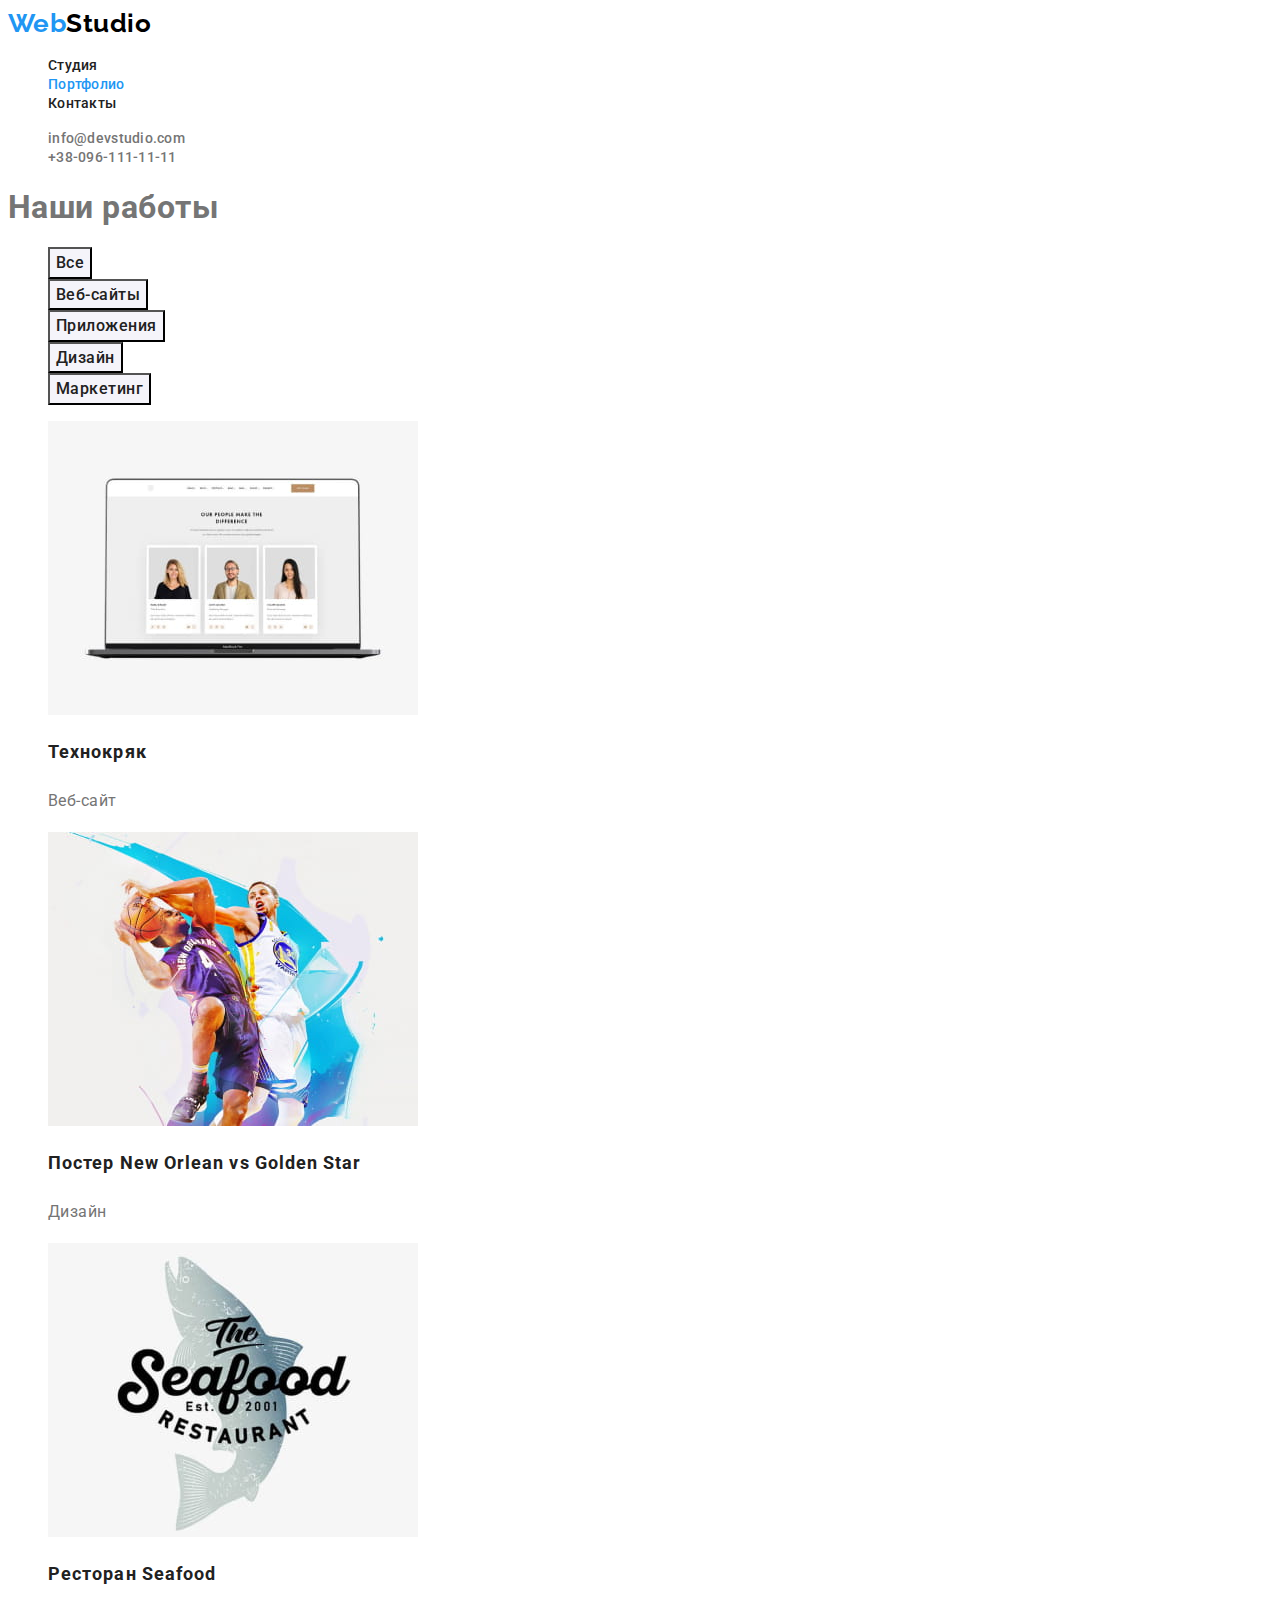
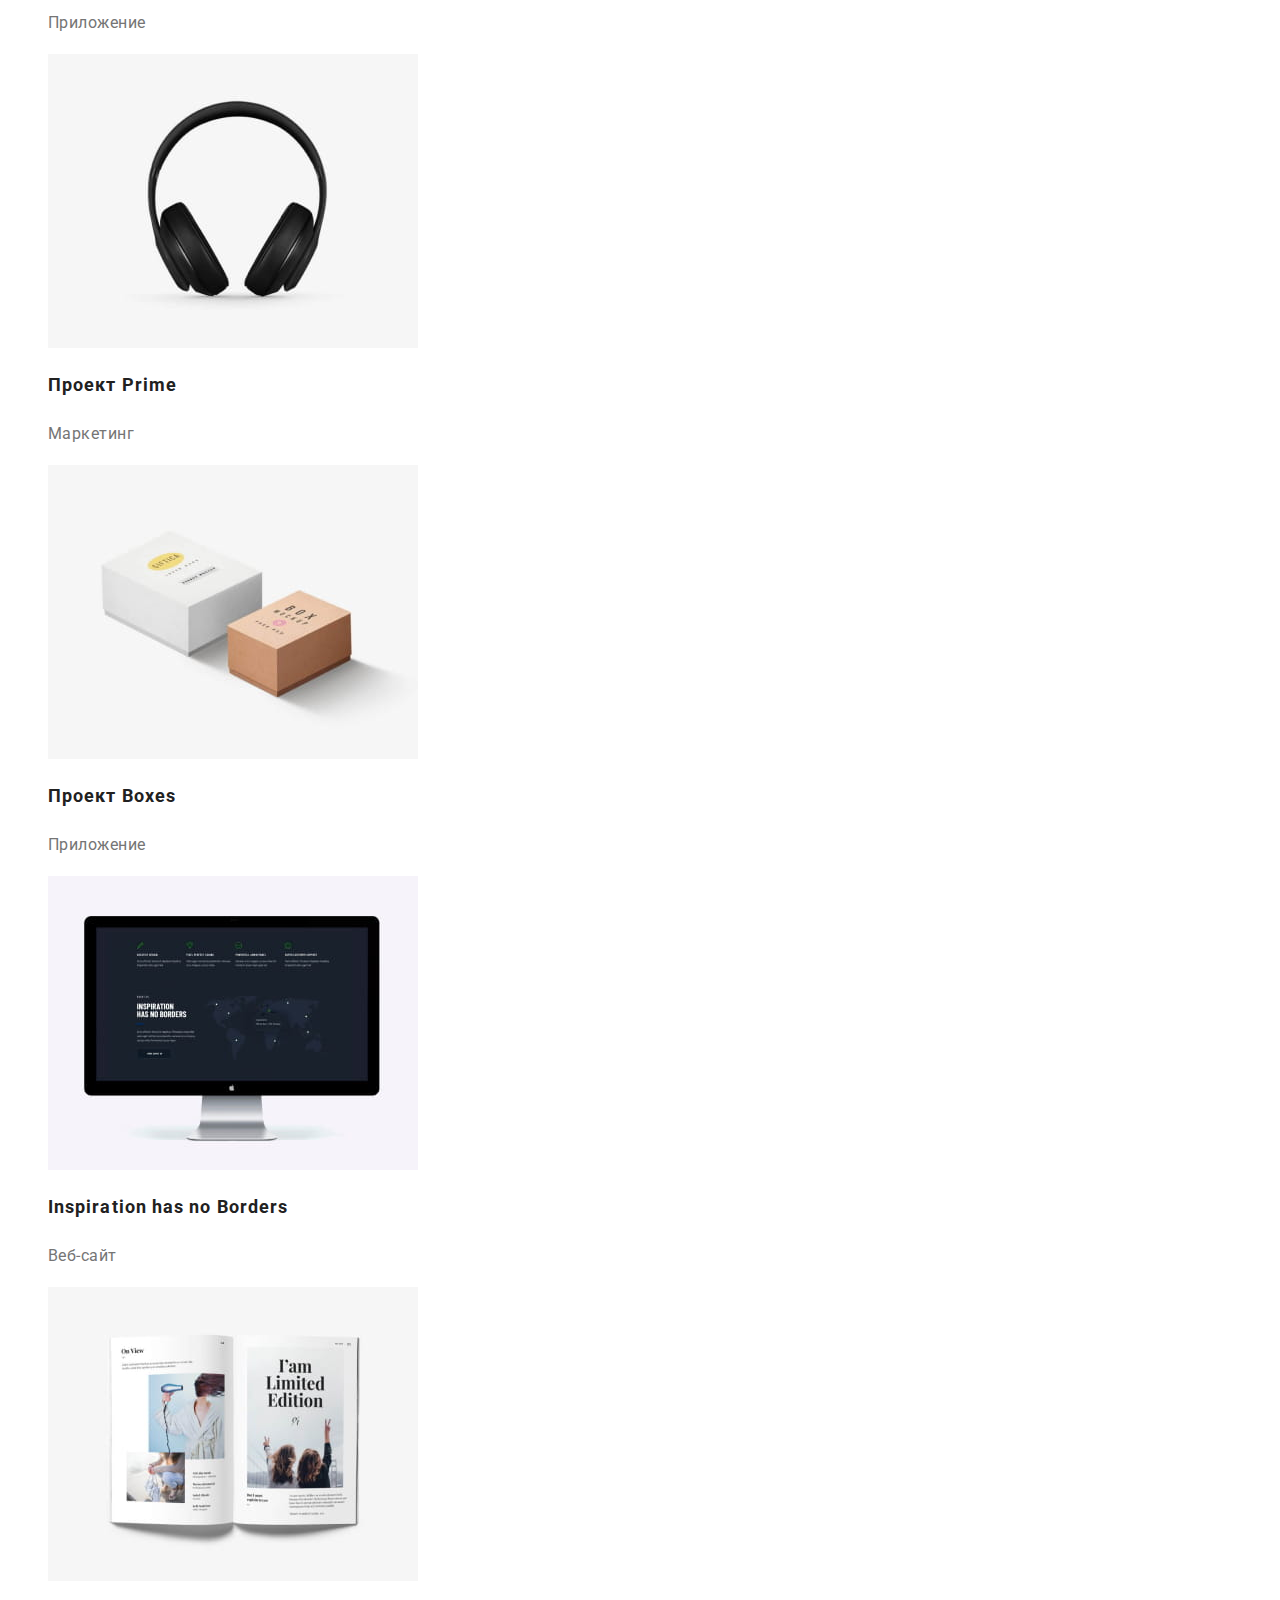
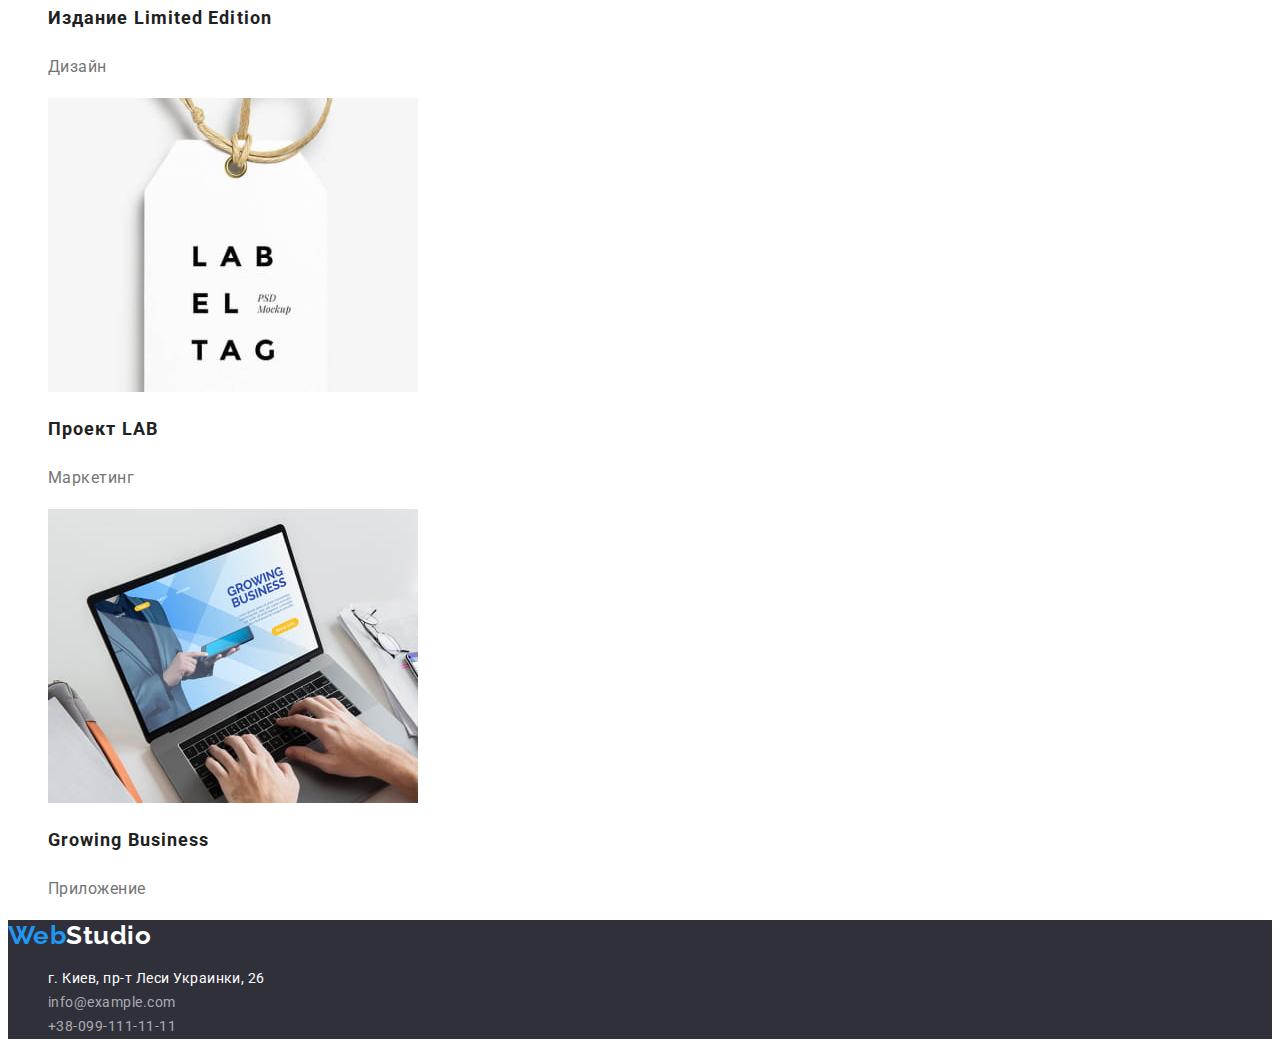
==== portfolio.html @ c873d1c7 "Initial commit" ====
<!DOCTYPE html>
<html lang="ru">

<head>
    <meta charset="UTF-8">
    <meta http-equiv="X-UA-Compatible" content="IE=edge">
    <meta name="viewport" content="width=device-width, initial-scale=1.0">
    <title>Портфолио</title>
    <link href="https://fonts.googleapis.com/css2?family=Raleway:wght@700&family=Roboto:wght@400;500;700;900&display=swap"
        rel="stylesheet">
    <link rel="stylesheet" href="./css/styles.css">
</head>

<body>
    <!--site header-->
    <header>
        <nav>
            <!--navigation to other pages-->
            <a href="./index.html" class="logo"><span>Web</span>Studio</a>
            <ul class="nav list">
                <li><a href="./index.html" class="nav-link">Студия</a></li>
                <li><a href="./portfolio.html" class="nav-link current">Портфолио</a></li>
                <li><a href="" class="nav-link">Контакты</a></li>
            </ul>
        </nav>
        <!--con-acts-->
        <ul class="contacts list">
            <li><a href="mailto:info@devstudio.com" class="contacts-list">info@devstudio.com</a></li>
            <li><a href="tel:+38-096-111-11-11" class="contacts-list">+38-096-111-11-11</a></li>
        </ul>
    </header>

    <!--main-->
    <main>

      <section  class="work">
          <h1>Наши работы</h1>

            <!--filter-->
            <ul class="work-filter list">
                <li>
                    <button type="button" class="work-button">Все</button>
                </li>
                <li>
                    <button type="button" class="work-button">Веб-сайты</button>
                </li>
                <li>
                    <button type="button" class="work-button">Приложения</button>
                </li>
                <li>
                    <button type="button" class="work-button">Дизайн</button>
                </li>
                <li>
                    <button type="button" class="work-button">Маркетинг</button>
                </li>
            </ul>
            
            <!--list of works-->
            <ul class="items list">
                <li>
                    <a href="" class="items-links"><img class="items-img" src="./images/img1.jpg" alt="страница веб-сайта на экране ноутбука" width="370">
                    <h2 class="items-title">Технокряк</h2>
                    <p class="items-text">Веб-сайт</p></a>
                </li>
                <li>
                    <a href="" class="items-links"><img class="items-img" src="./images/img2.jpg" alt="постер с баскетболистами в борьбе за мячь" width="370">
                    <h2 class="items-title">Постер New Orlean vs Golden Star</h2>
                    <p class="items-text">Дизайн</p></a>
                </li>
                <li>
                    <a href="" class="items-links"><img class="items-img" src="./images/img3.jpg" alt="логотип ресторана" width="370">
                    <h2 class="items-title">Ресторан Seafood</h2>
                    <p class="items-text">Приложение</p></a>
                </li>
                <li>
                    <a href="" class="items-links"><img class="items-img" src="./images/img4.jpg" alt="наушники на белом фоне" width="370">
                    <h2 class="items-title">Проект Prime</h2>
                    <p class="items-text">Маркетинг</p></a>
                </li>
                <li>
                    <a href="" class="items-links"><img class="items-img" src="./images/img5.jpg" alt="две коробки, одна белая, вторая коричневая" width="370">
                    <h2 class="items-title">Проект Boxes</h2>
                    <p class="items-text">Приложение</p></a>
                </li>
                <li>
                    <a href="" class="items-links"><img class="items-img" src="./images/img6.jpg" alt="монитор с открытой веб-станицей" width="370">
                    <h2 class="items-title">Inspiration has no Borders</h2>
                    <p class="items-text">Веб-сайт</p></a>
                </li>
                <li>
                    <a href="" class="items-links"><img class="items-img" src="./images/img7.jpg" alt="открытая книга на белом фоне" width="370">
                    <h2 class="items-title">Издание Limited Edition</h2>
                    <p class="items-text">Дизайн</p></a>
                </li>
                <li>
                    <a href="" class="items-links"><img class="items-img" src="./images/img8.jpg" alt="белая лейба на верёвке" width="370">
                    <h2 class="items-title">Проект LAB</h2>
                    <p class="items-text">Маркетинг</p></a>
                </li>
                <li>
                    <a href="" class="items-links"><img class="items-img" src="./images/img9.jpg" alt="человек работающий за ноутбуком" width="370">
                    <h2 class="items-title">Growing Business</h2>
                    <p class="items-text">Приложение</p></a>
                </li>
            </ul>
      </section>
    </main>

    <!--footer-->
    <footer class="bg-color">
        <a href="./index.html" class="logo-footer"><span>Web</span>Studio</a>
        <address class="address">
            <ul class="address-list list">
                <li><a class="address-link"
                        href="https://www.google.com/maps/place/%D0%B1%D1%83%D0%BB.+%D0%9B%D0%B5%D1%81%D0%B8+%D0%A3%D0%BA%D1%80%D0%B0%D0%B8%D0%BD%D0%BA%D0%B8,+26,+%D0%9A%D0%B8%D0%B5%D0%B2,+02000/@50.4265807,30.5361971,17z/data=!3m1!4b1!4m5!3m4!1s0x40d4cf0e033ecbe9:0x57a4dffefec77da0!8m2!3d50.4265807!4d30.5383858"
                        target="_blank">г.
                        Киев, пр-т Леси Украинки, 26</a></li>
                <li><a class="address-contact" href="mailto:info@example.com">info@example.com</a></li>
                <li><a class="address-contact" href="tel:+38-099-111-11-11">+38-099-111-11-11</a></li>
            </ul>
        </address>
    </footer>
    </body>
    
    </html>
---- css/styles.css ----
:root {
  --primary-text-color: #757575;
  --title-text-color: #212121;
  --special-text-color: #2196f3;
  --bg-color: #ffffff;
  --grey-color: #f5f4fa;
  --footer-color: rgba(255, 255, 255, 0.6);
  --logo-color: #000000;
  --bg-footer-color: #2f303a;
}

/* основной цвет заглавного текста текста #212121 */
/* основной текст #757575*/
/* Цвет лого, кнопки, ссылки #2196F3 */
/* Белый цвет #FFFFFF */
/*Белый цвет 60% прозрачноснти rgba(255, 255, 255, 0.6) */
/* Вторичный цвет фона #F5F4FA  */
body {
  background-color: var(--bg-color);
  color: var(--primary-text-color);
  font-family: Roboto, sans-serif;
  letter-spacing: 0.03em;
}

.list {
  list-style: none;
}

/* Логотип */
.logo {
  color: var(--logo-color);
  font-family: Raleway, sans-serif;
  font-weight: 700;
  font-size: 26px;
  line-height: 1.2;
  text-decoration: none;
}

span {
  color: var(--special-text-color);
}

/* cтили для index.html */

/* навигация */
.nav-link {
  color: var(--title-text-color);
  font-weight: 500;
  font-size: 14px;
  line-height: 1.14;
  letter-spacing: 0.02em;
  text-decoration: none;
}

.nav-link:hover,
.nav-link:focus {
  color: var(--special-text-color);
}

.nav-link.current {
  color: var(--special-text-color);
}

/* Контакты */
.contacts-list {
  color: var(--primary-text-color);
  font-weight: 500;
  font-size: 14px;
  line-height: 1.14;
  letter-spacing: 0.02em;
  text-decoration: none;
}

.contacts-list:focus,
.contacts-list:hover {
  color: var(--special-text-color);
}

/* hero */
.hero {
  text-align: center;
}

/* Герой  */
.hero-title {
  color: var(--bg-color);
  font-weight: 900;
  font-size: 44px;
  line-height: 1.36;
  text-align: center;
  letter-spacing: 0.06em;
  text-transform: uppercase;
}

/* button hero*/
.hero-button {
  background-color: var(--special-text-color);
  color: var(--bg-color);
  font-family: inherit;
  font-weight: 700;
  font-size: 16px;
  line-height: 1.88;

  align-items: center;
  letter-spacing: 0.06em;
  cursor: pointer;
}

/* section */
.section-title {
  color: var(--title-text-color);
  font-weight: 700;
  font-size: 36px;
  line-height: 1.17;
  text-align: center;
  letter-spacing: 0.03em;
}

.section-name {
  color: var(--title-text-color);
  font-weight: 500;
  font-size: 16px;
  line-height: 1.9;
}

.section-subtitle {
  color: var(--title-text-color);
  font-weight: 700;
  font-size: 14px;
  line-height: 16px;
  letter-spacing: 0.03em;
  text-transform: uppercase;
}

.section-text {
  font-size: 14px;
  line-height: 1.7;
}

.section-position {
  font-size: 16px;
  line-height: 1.9;
}

/* fotter and our team*/
.bg-color {
  background-color: var(--bg-footer-color);
}
.bg-team {
  background-color: var(--grey-color);
}

.address-link {
  color: var(--bg-color);
  font-size: 14px;
  line-height: 1.7;
  text-decoration: none;
  font-style: normal;
}

.address-contact {
  color: var(--footer-color);
  font-size: 14px;
  line-height: 1.7;
  text-decoration: none;
  font-style: normal;
}

.address-link:hover,
.address-link:focus {
  color: var(--special-text-color);
}

.address-contact:hover,
.address-contact:focus {
  color: var(--special-text-color);
}

/* Стили для portfolio.html */

/* portfolio text pages */

.items-links {
  text-decoration: none;
}

.items-text {
  color: var(--primary-text-color);
  font-size: 16px;
  line-height: 1.88;
}

.items-title {
  color: var(--title-text-color);
  font-weight: 700;
  font-size: 18px;
  line-height: 2;
  letter-spacing: 0.06em;
}

/* portfolio button  */
.work-button {
  background-color: var(--grey-color);
  color: var(--title-text-color);
  font-family: inherit;
  font-weight: 500;
  font-size: 16px;
  line-height: 1.6;
  letter-spacing: 0.03em;
  cursor: pointer;
}

.work-button:focus,
.work-button:hover {
  background-color: var(--special-text-color);
  color: var(--bg-color);
}

/* portfolio logo */
.logo-footer {
  color: var(--bg-color);
  font-family: Raleway, sans-serif;
  font-weight: 700;
  font-size: 26px;
  line-height: 1.19;
  text-decoration: none;
}
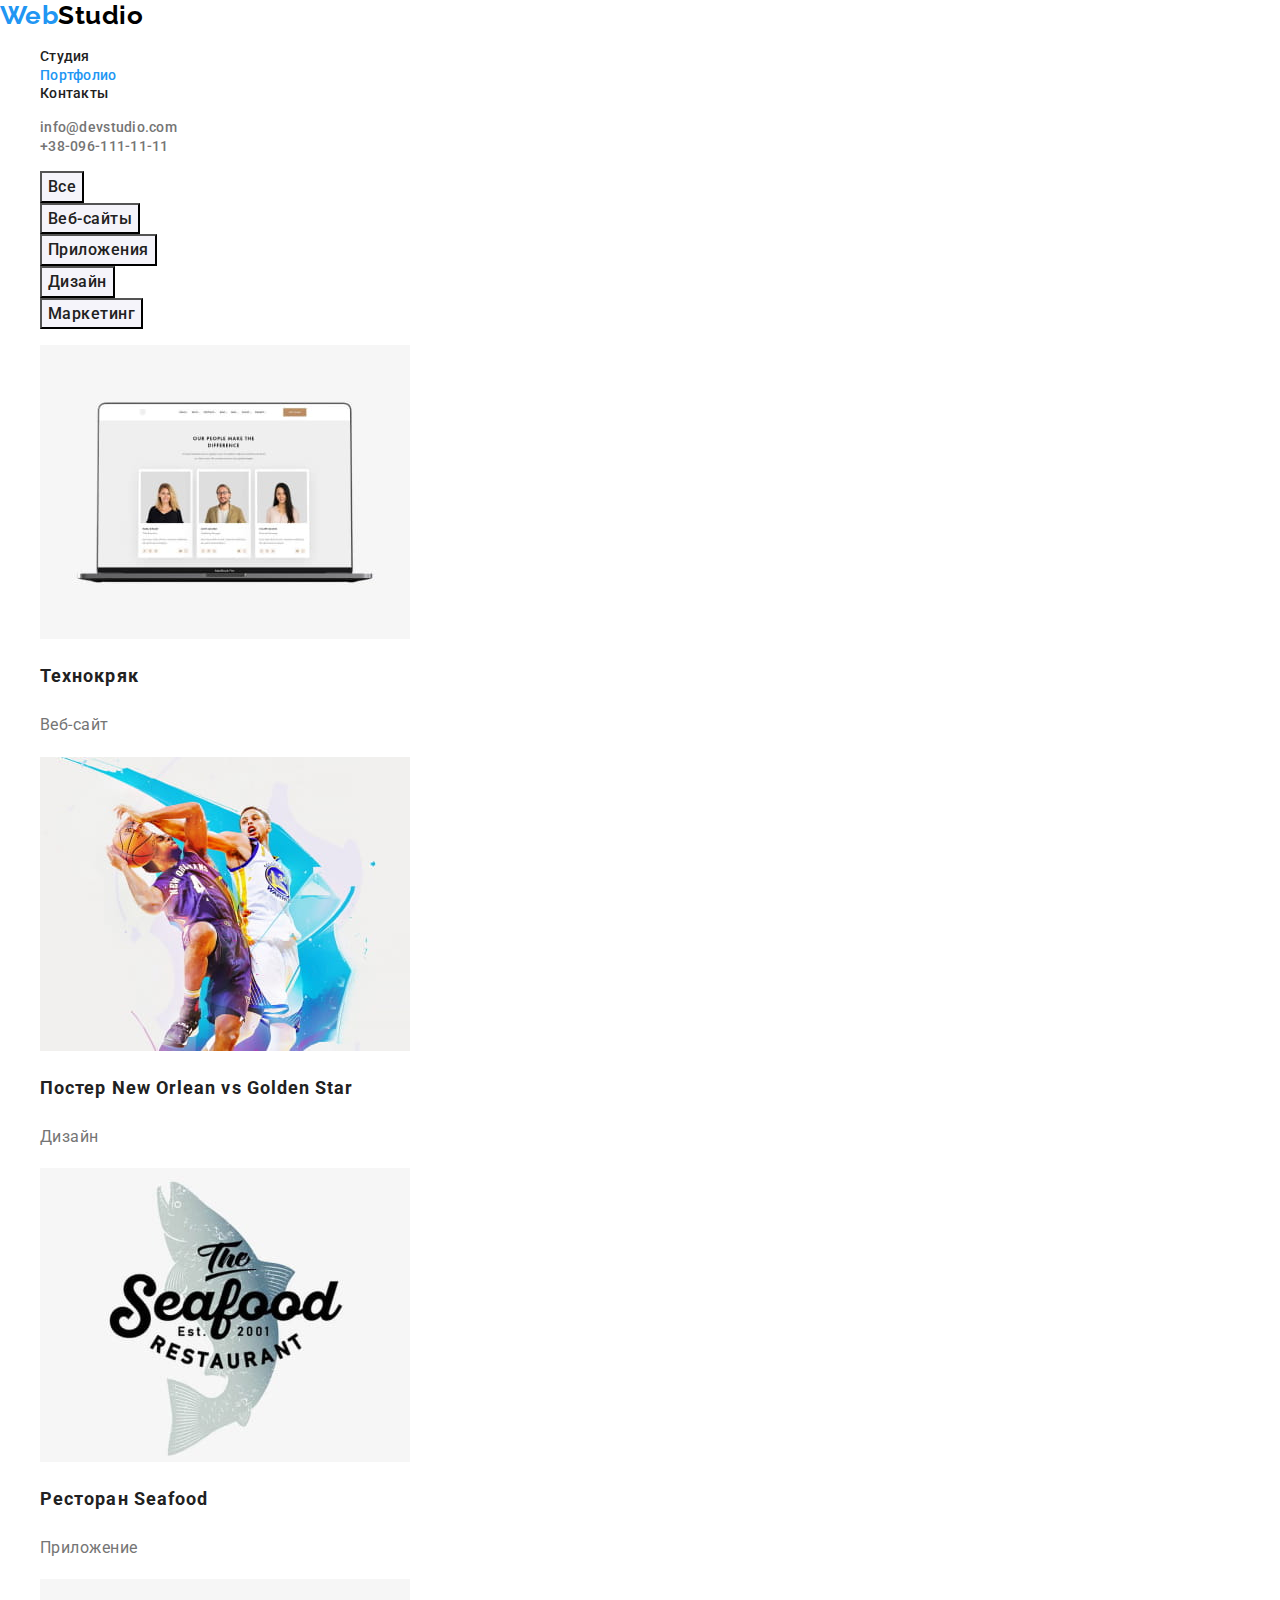
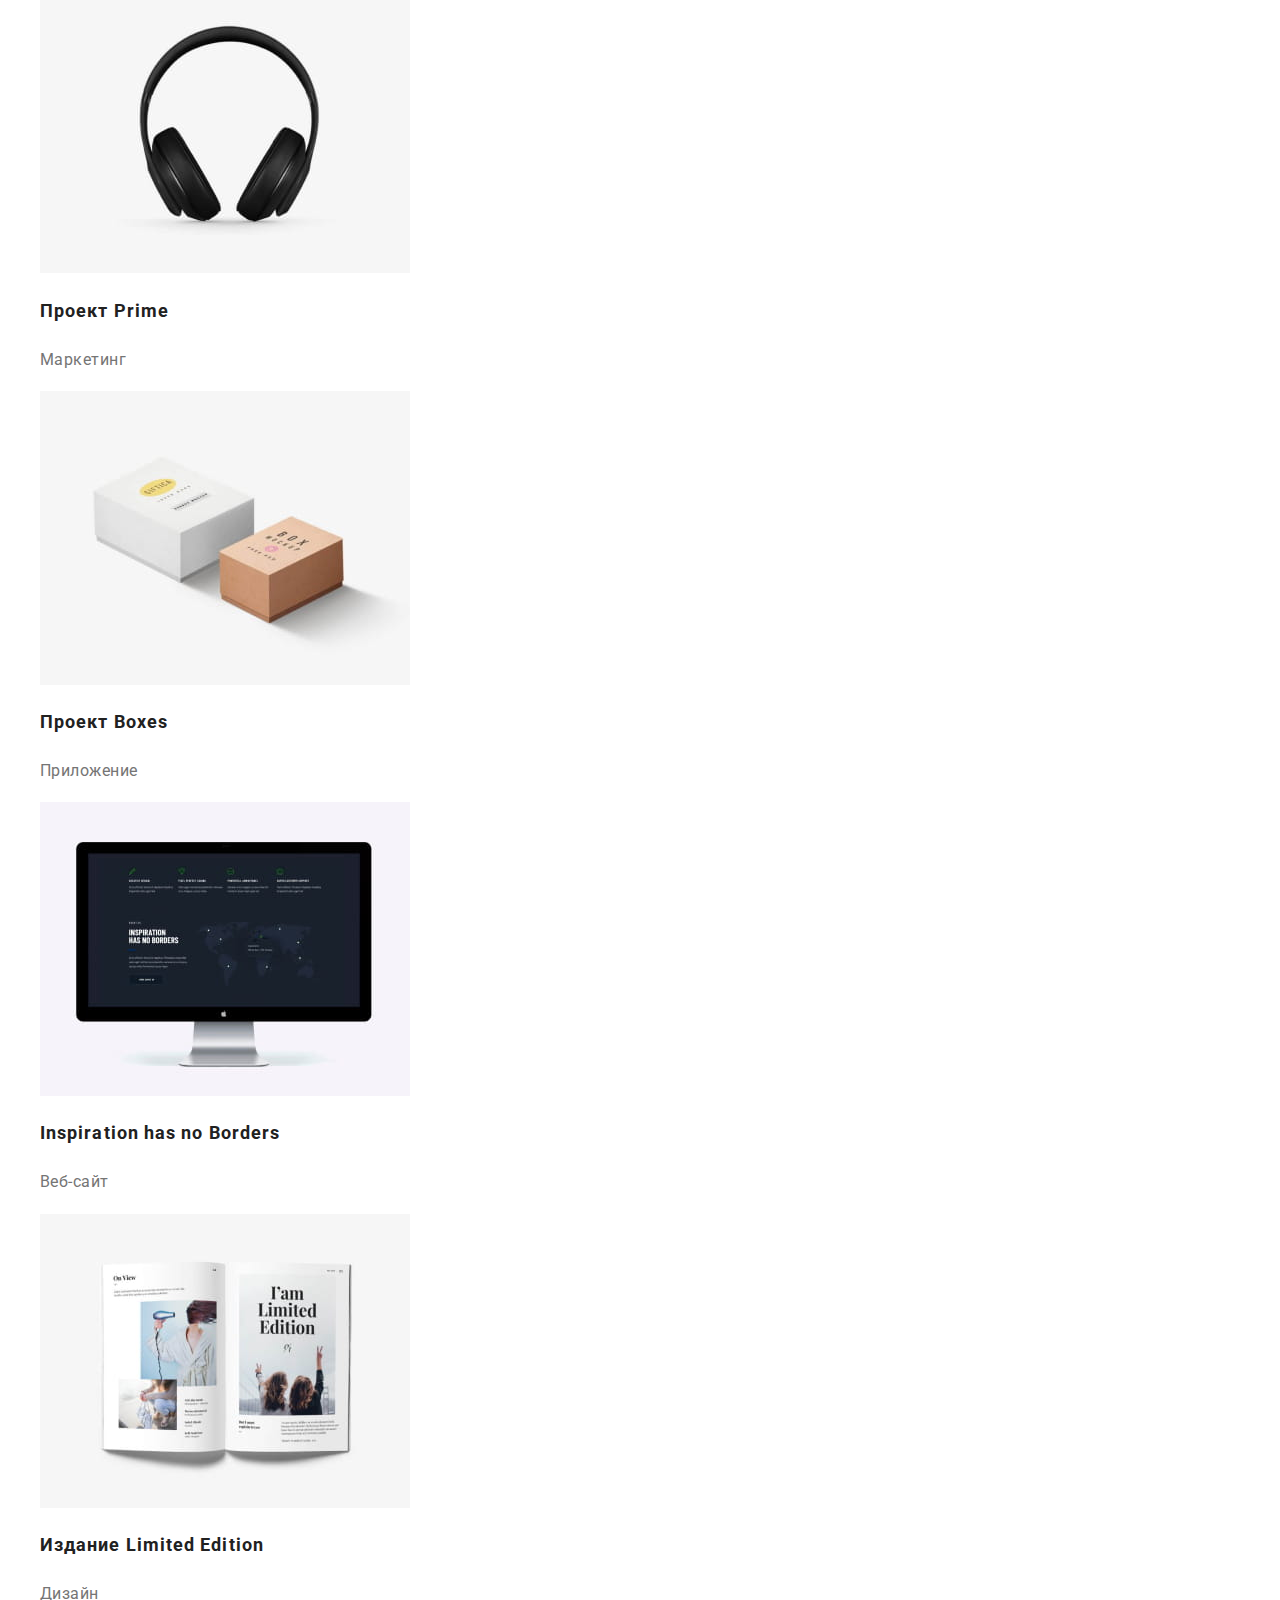
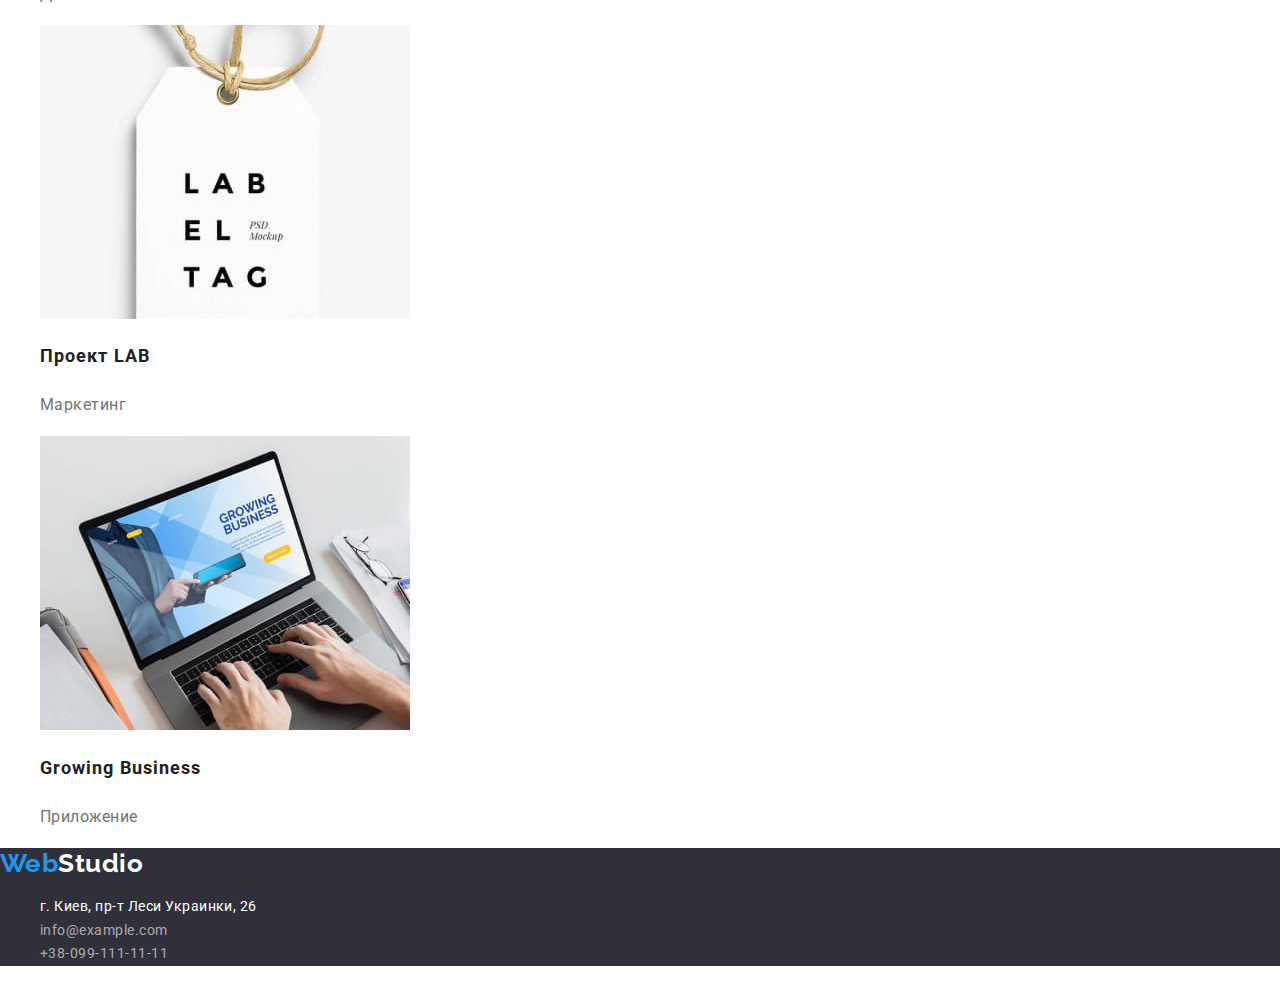
==== commit 22c54ec8: "Создал контейнер" ====
--- a/portfolio.html
+++ b/portfolio.html
@@ -1,41 +1,43 @@
 <!DOCTYPE html>
 <html lang="ru">
-
 <head>
     <meta charset="UTF-8">
     <meta http-equiv="X-UA-Compatible" content="IE=edge">
     <meta name="viewport" content="width=device-width, initial-scale=1.0">
     <title>Портфолио</title>
-    <link href="https://fonts.googleapis.com/css2?family=Raleway:wght@700&family=Roboto:wght@400;500;700;900&display=swap"
-        rel="stylesheet">
+    <link href="https://fonts.googleapis.com/css2?family=Raleway:wght@700&family=Roboto:wght@400;500;700;900&display=swap" rel="stylesheet">
+    <link rel="stylesheet" href="https://cdnjs.cloudflare.com/ajax/libs/modern-normalize/1.1.0/modern-normalize.min.css">
     <link rel="stylesheet" href="./css/styles.css">
 </head>
 
 <body>
     <!--site header-->
     <header>
-        <nav>
-            <!--navigation to other pages-->
-            <a href="./index.html" class="logo"><span>Web</span>Studio</a>
-            <ul class="nav list">
-                <li><a href="./index.html" class="nav-link">Студия</a></li>
-                <li><a href="./portfolio.html" class="nav-link current">Портфолио</a></li>
-                <li><a href="" class="nav-link">Контакты</a></li>
+        <div class="container">
+            <nav>
+                <!--navigation to other pages-->
+                <a href="./index.html" class="logo" lang="en"><span>Web</span>Studio</a>
+                <ul class="nav list">
+                    <li><a href="./index.html" class="nav-link">Студия</a></li>
+                    <li><a href="./portfolio.html" class="nav-link current">Портфолио</a></li>
+                    <li><a href="" class="nav-link">Контакты</a></li>
+                </ul>
+            </nav>
+            <!--con-acts-->
+            <ul class="contacts list">
+                <li><a href="mailto:info@devstudio.com" class="contacts-list">info@devstudio.com</a></li>
+                <li><a href="tel:+38-096-111-11-11" class="contacts-list">+38-096-111-11-11</a></li>
             </ul>
-        </nav>
-        <!--con-acts-->
-        <ul class="contacts list">
-            <li><a href="mailto:info@devstudio.com" class="contacts-list">info@devstudio.com</a></li>
-            <li><a href="tel:+38-096-111-11-11" class="contacts-list">+38-096-111-11-11</a></li>
-        </ul>
+        </div>
     </header>
 
     <!--main-->
     <main>
 
       <section  class="work">
-          <h1>Наши работы</h1>
-
+          <div class="container">
+            <h1 hidden>Наши работы</h1>
+            
             <!--filter-->
             <ul class="work-filter list">
                 <li>
@@ -58,67 +60,88 @@
             <!--list of works-->
             <ul class="items list">
                 <li>
-                    <a href="" class="items-links"><img class="items-img" src="./images/img1.jpg" alt="страница веб-сайта на экране ноутбука" width="370">
-                    <h2 class="items-title">Технокряк</h2>
-                    <p class="items-text">Веб-сайт</p></a>
+                    <a href="" class="items-links"><img class="items-img" src="./images/img1.jpg"
+                            alt="страница веб-сайта на экране ноутбука" width="370">
+                        <h2 class="items-title">Технокряк</h2>
+                        <p class="items-text">Веб-сайт</p>
+                    </a>
                 </li>
                 <li>
-                    <a href="" class="items-links"><img class="items-img" src="./images/img2.jpg" alt="постер с баскетболистами в борьбе за мячь" width="370">
-                    <h2 class="items-title">Постер New Orlean vs Golden Star</h2>
-                    <p class="items-text">Дизайн</p></a>
+                    <a href="" class="items-links"><img class="items-img" src="./images/img2.jpg"
+                            alt="постер с баскетболистами в борьбе за мячь" width="370">
+                        <h2 class="items-title">Постер New Orlean vs Golden Star</h2>
+                        <p class="items-text">Дизайн</p>
+                    </a>
                 </li>
                 <li>
-                    <a href="" class="items-links"><img class="items-img" src="./images/img3.jpg" alt="логотип ресторана" width="370">
-                    <h2 class="items-title">Ресторан Seafood</h2>
-                    <p class="items-text">Приложение</p></a>
+                    <a href="" class="items-links"><img class="items-img" src="./images/img3.jpg" alt="логотип ресторана"
+                            width="370">
+                        <h2 class="items-title">Ресторан Seafood</h2>
+                        <p class="items-text">Приложение</p>
+                    </a>
                 </li>
                 <li>
-                    <a href="" class="items-links"><img class="items-img" src="./images/img4.jpg" alt="наушники на белом фоне" width="370">
-                    <h2 class="items-title">Проект Prime</h2>
-                    <p class="items-text">Маркетинг</p></a>
+                    <a href="" class="items-links"><img class="items-img" src="./images/img4.jpg" alt="наушники на белом фоне"
+                            width="370">
+                        <h2 class="items-title">Проект Prime</h2>
+                        <p class="items-text">Маркетинг</p>
+                    </a>
                 </li>
                 <li>
-                    <a href="" class="items-links"><img class="items-img" src="./images/img5.jpg" alt="две коробки, одна белая, вторая коричневая" width="370">
-                    <h2 class="items-title">Проект Boxes</h2>
-                    <p class="items-text">Приложение</p></a>
+                    <a href="" class="items-links"><img class="items-img" src="./images/img5.jpg"
+                            alt="две коробки, одна белая, вторая коричневая" width="370">
+                        <h2 class="items-title">Проект Boxes</h2>
+                        <p class="items-text">Приложение</p>
+                    </a>
                 </li>
                 <li>
-                    <a href="" class="items-links"><img class="items-img" src="./images/img6.jpg" alt="монитор с открытой веб-станицей" width="370">
-                    <h2 class="items-title">Inspiration has no Borders</h2>
-                    <p class="items-text">Веб-сайт</p></a>
+                    <a href="" class="items-links"><img class="items-img" src="./images/img6.jpg"
+                            alt="монитор с открытой веб-станицей" width="370">
+                        <h2 class="items-title">Inspiration has no Borders</h2>
+                        <p class="items-text">Веб-сайт</p>
+                    </a>
                 </li>
                 <li>
-                    <a href="" class="items-links"><img class="items-img" src="./images/img7.jpg" alt="открытая книга на белом фоне" width="370">
-                    <h2 class="items-title">Издание Limited Edition</h2>
-                    <p class="items-text">Дизайн</p></a>
+                    <a href="" class="items-links"><img class="items-img" src="./images/img7.jpg" alt="открытая книга на белом фоне"
+                            width="370">
+                        <h2 class="items-title">Издание Limited Edition</h2>
+                        <p class="items-text">Дизайн</p>
+                    </a>
                 </li>
                 <li>
-                    <a href="" class="items-links"><img class="items-img" src="./images/img8.jpg" alt="белая лейба на верёвке" width="370">
-                    <h2 class="items-title">Проект LAB</h2>
-                    <p class="items-text">Маркетинг</p></a>
+                    <a href="" class="items-links"><img class="items-img" src="./images/img8.jpg" alt="белая лейба на верёвке"
+                            width="370">
+                        <h2 class="items-title">Проект LAB</h2>
+                        <p class="items-text">Маркетинг</p>
+                    </a>
                 </li>
                 <li>
-                    <a href="" class="items-links"><img class="items-img" src="./images/img9.jpg" alt="человек работающий за ноутбуком" width="370">
-                    <h2 class="items-title">Growing Business</h2>
-                    <p class="items-text">Приложение</p></a>
+                    <a href="" class="items-links"><img class="items-img" src="./images/img9.jpg"
+                            alt="человек работающий за ноутбуком" width="370">
+                        <h2 class="items-title">Growing Business</h2>
+                        <p class="items-text">Приложение</p>
+                    </a>
                 </li>
             </ul>
+          </div>
       </section>
     </main>
 
     <!--footer-->
     <footer class="bg-color">
-        <a href="./index.html" class="logo-footer"><span>Web</span>Studio</a>
-        <address class="address">
-            <ul class="address-list list">
-                <li><a class="address-link"
-                        href="https://www.google.com/maps/place/%D0%B1%D1%83%D0%BB.+%D0%9B%D0%B5%D1%81%D0%B8+%D0%A3%D0%BA%D1%80%D0%B0%D0%B8%D0%BD%D0%BA%D0%B8,+26,+%D0%9A%D0%B8%D0%B5%D0%B2,+02000/@50.4265807,30.5361971,17z/data=!3m1!4b1!4m5!3m4!1s0x40d4cf0e033ecbe9:0x57a4dffefec77da0!8m2!3d50.4265807!4d30.5383858"
-                        target="_blank">г.
-                        Киев, пр-т Леси Украинки, 26</a></li>
-                <li><a class="address-contact" href="mailto:info@example.com">info@example.com</a></li>
-                <li><a class="address-contact" href="tel:+38-099-111-11-11">+38-099-111-11-11</a></li>
-            </ul>
-        </address>
+        <div class="container">
+            <a href="./index.html" class="logo-footer" lang="en"><span>Web</span>Studio</a>
+            <address class="address">
+                <ul class="address-list list">
+                    <li><a class="address-link"
+                            href="https://www.google.com/maps/place/%D0%B1%D1%83%D0%BB.+%D0%9B%D0%B5%D1%81%D0%B8+%D0%A3%D0%BA%D1%80%D0%B0%D0%B8%D0%BD%D0%BA%D0%B8,+26,+%D0%9A%D0%B8%D0%B5%D0%B2,+02000/@50.4265807,30.5361971,17z/data=!3m1!4b1!4m5!3m4!1s0x40d4cf0e033ecbe9:0x57a4dffefec77da0!8m2!3d50.4265807!4d30.5383858"
+                            target="_blank">г.
+                            Киев, пр-т Леси Украинки, 26</a></li>
+                    <li><a class="address-contact" href="mailto:info@example.com">info@example.com</a></li>
+                    <li><a class="address-contact" href="tel:+38-099-111-11-11">+38-099-111-11-11</a></li>
+                </ul>
+            </address>
+        </div>
     </footer>
     </body>
     
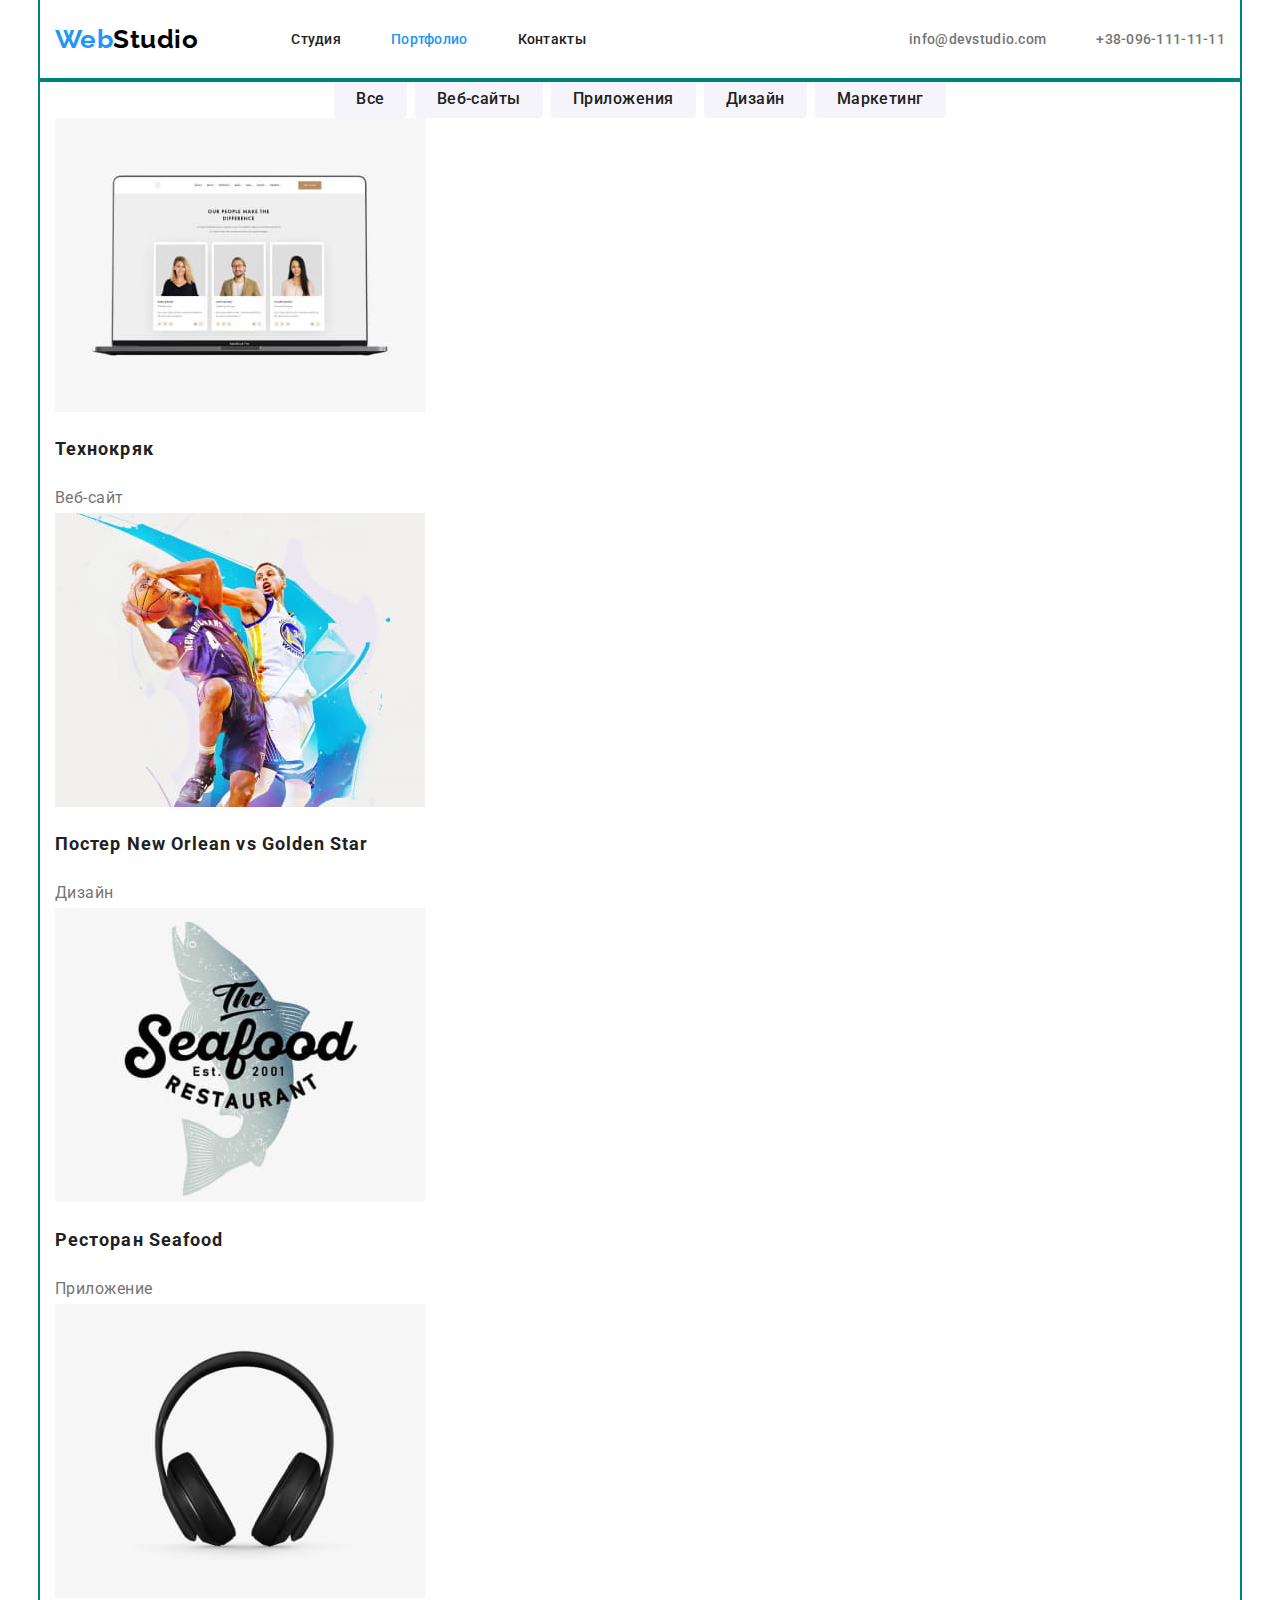
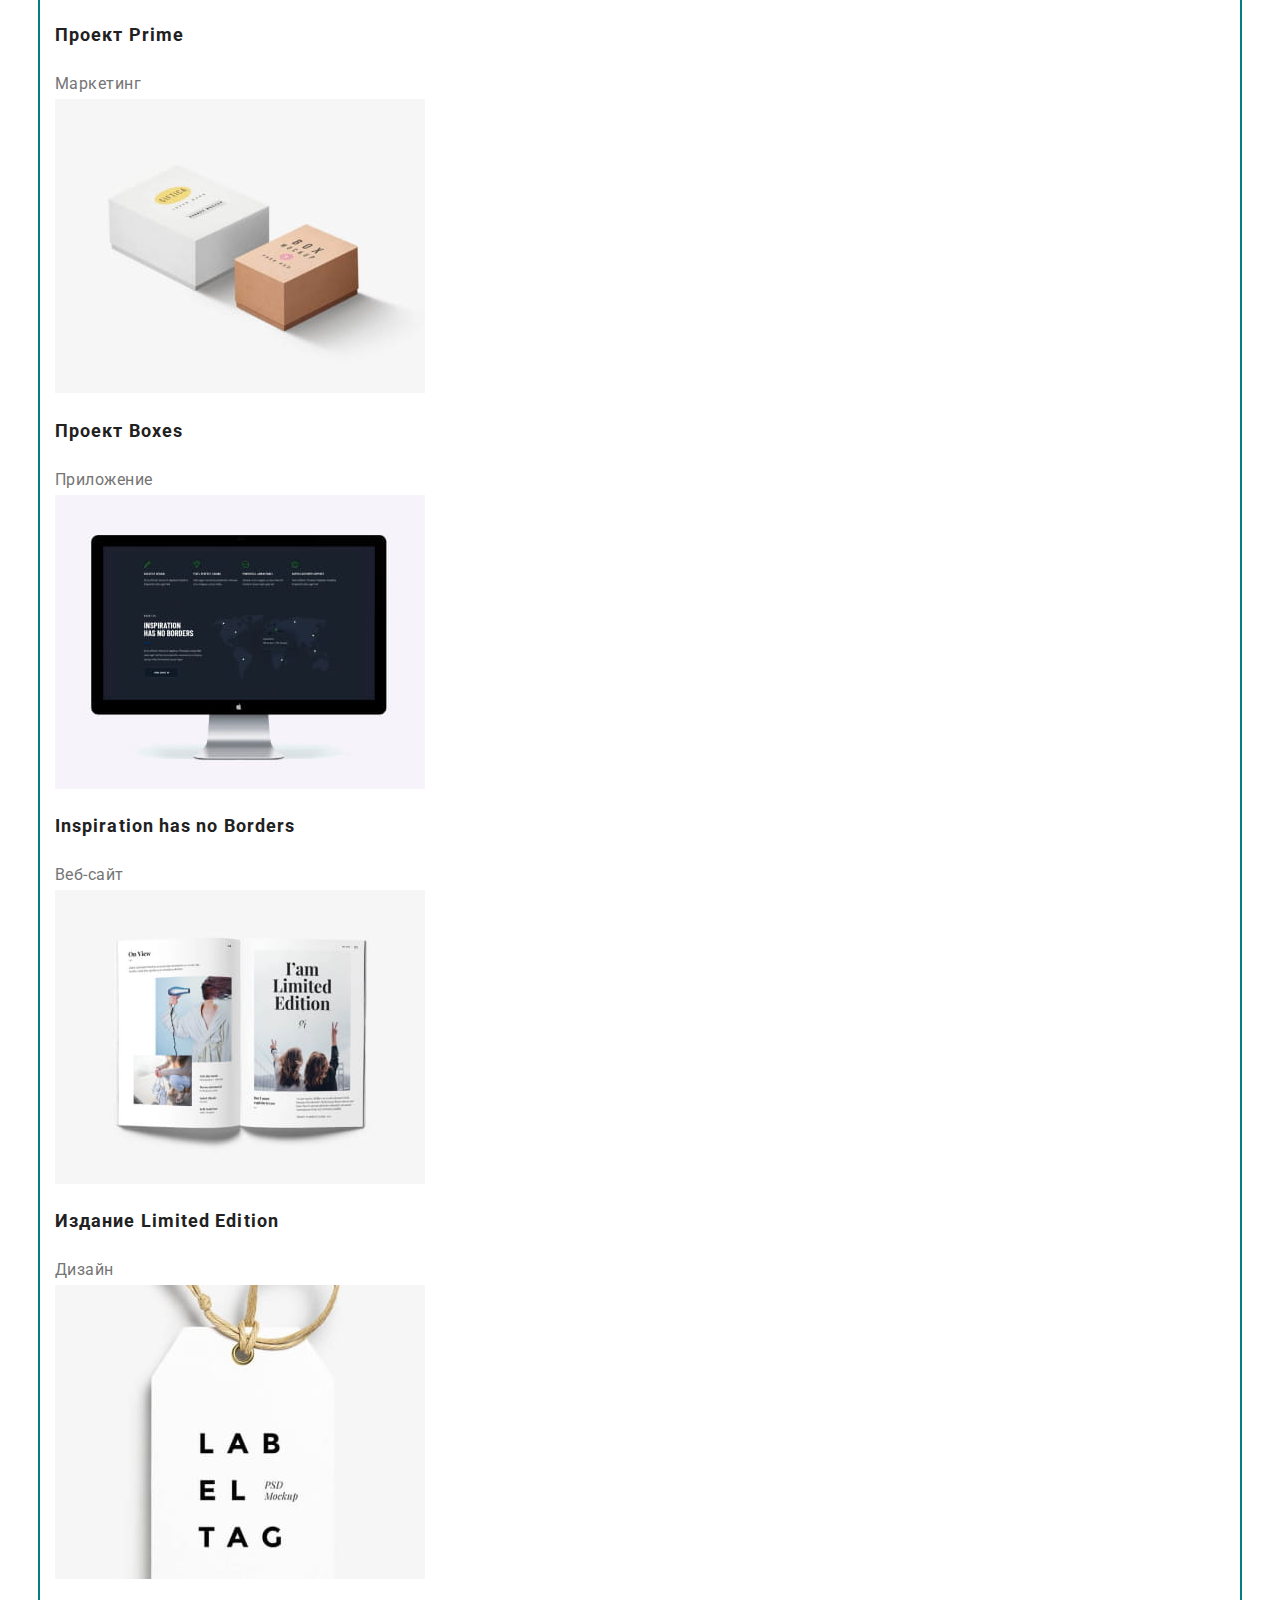
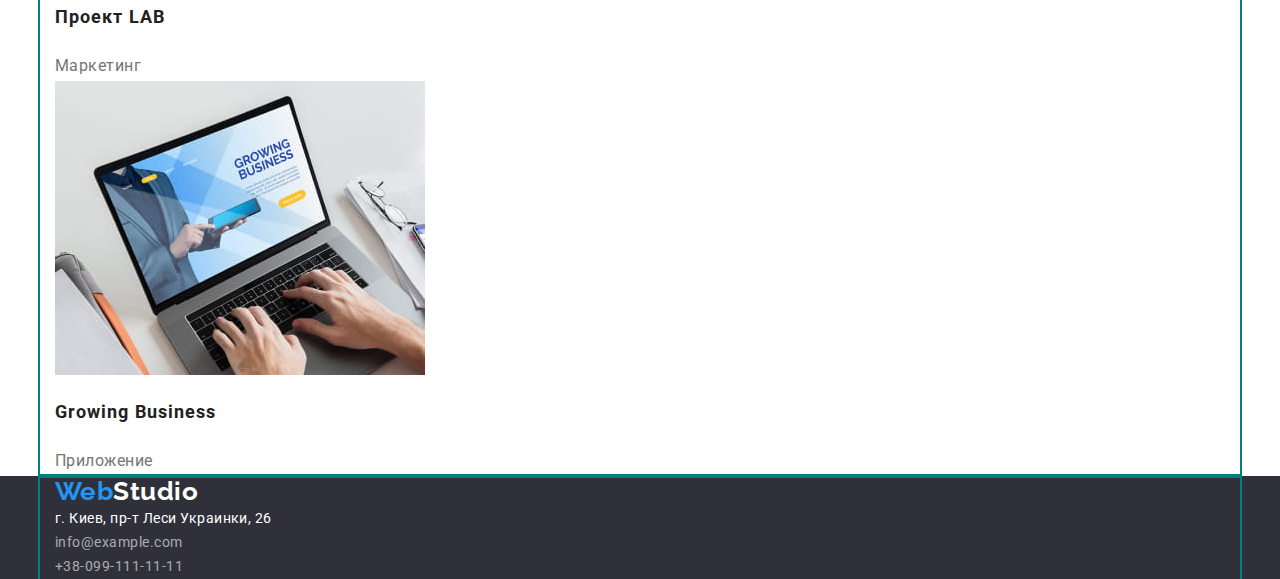
==== commit 902f59f5: "Подключение флекса" ====
--- a/portfolio.html
+++ b/portfolio.html
@@ -14,20 +14,20 @@
     <!--site header-->
     <header>
         <div class="container">
-            <nav>
+            <nav class="nav">
                 <!--navigation to other pages-->
                 <a href="./index.html" class="logo" lang="en"><span>Web</span>Studio</a>
                 <ul class="nav list">
-                    <li><a href="./index.html" class="nav-link">Студия</a></li>
-                    <li><a href="./portfolio.html" class="nav-link current">Портфолио</a></li>
-                    <li><a href="" class="nav-link">Контакты</a></li>
+                    <li class="nav-item"><a href="./index.html" class="nav-link">Студия</a></li>
+                    <li class="nav-item"><a href="./portfolio.html" class="nav-link current">Портфолио</a></li>
+                    <li class="nav-item"><a href="" class="nav-link">Контакты</a></li>
                 </ul>
-            </nav>
             <!--con-acts-->
             <ul class="contacts list">
-                <li><a href="mailto:info@devstudio.com" class="contacts-list">info@devstudio.com</a></li>
-                <li><a href="tel:+38-096-111-11-11" class="contacts-list">+38-096-111-11-11</a></li>
+                <li class="contacts-item"><a href="mailto:info@devstudio.com" class="contacts-list">info@devstudio.com</a></li>
+                <li class="contacts-item"><a href="tel:+38-096-111-11-11" class="contacts-list">+38-096-111-11-11</a></li>
             </ul>
+            </nav>
         </div>
     </header>
 
@@ -40,19 +40,19 @@
             
             <!--filter-->
             <ul class="work-filter list">
-                <li>
+                <li class="filters">
                     <button type="button" class="work-button">Все</button>
                 </li>
-                <li>
+                <li class="filters">
                     <button type="button" class="work-button">Веб-сайты</button>
                 </li>
-                <li>
+                <li class="filters">
                     <button type="button" class="work-button">Приложения</button>
                 </li>
-                <li>
+                <li class="filters">
                     <button type="button" class="work-button">Дизайн</button>
                 </li>
-                <li>
+                <li class="filters">
                     <button type="button" class="work-button">Маркетинг</button>
                 </li>
             </ul>
--- a/css/styles.css
+++ b/css/styles.css
@@ -23,7 +23,17 @@
 }
 
 .list {
+  margin: 0;
+  padding: 0;
   list-style: none;
+}
+
+.container {
+  width: 1200px;
+  margin: 0 auto;
+  padding-left: 15px;
+  padding-right: 15px;
+  outline: 2px solid teal;
 }
 
 /* Логотип */
@@ -34,6 +44,7 @@
   font-size: 26px;
   line-height: 1.2;
   text-decoration: none;
+  margin-right: 93px;
 }
 
 span {
@@ -43,7 +54,20 @@
 /* cтили для index.html */
 
 /* навигация */
+
+.nav {
+  display: flex;
+  align-items: center;
+}
+
+.nav-item:not(:last-child) {
+  margin-right: 50px;
+}
+
 .nav-link {
+  display: block;
+  padding-top: 32px;
+  padding-bottom: 32px;
   color: var(--title-text-color);
   font-weight: 500;
   font-size: 14px;
@@ -62,7 +86,21 @@
 }
 
 /* Контакты */
+
+.contacts {
+  display: flex;
+  margin-left: auto;
+}
+
+.contacts-item:not(:last-child) {
+  margin-right: 50px;
+}
+
 .contacts-list {
+  display: block;
+  padding-top: 32px;
+  padding-bottom: 32px;
+  display: flex;
   color: var(--primary-text-color);
   font-weight: 500;
   font-size: 14px;
@@ -79,10 +117,14 @@
 /* hero */
 .hero {
   text-align: center;
+  padding-top: 200px;
+  padding-bottom: 200px;
 }
 
 /* Герой  */
 .hero-title {
+  margin-top: 0;
+  margin-bottom: 30px;
   color: var(--bg-color);
   font-weight: 900;
   font-size: 44px;
@@ -100,13 +142,26 @@
   font-weight: 700;
   font-size: 16px;
   line-height: 1.88;
-
-  align-items: center;
+  border-radius: 4px;
+  border-width: 0;
   letter-spacing: 0.06em;
   cursor: pointer;
+  padding: 10px 32px;
 }
 
 /* section */
+
+.section-items {
+  display: flex;
+  margin-top: 94px;
+  margin-right: 215px;
+  /* margin: 94px 215px; */
+}
+
+/* .section-desc {
+  justify-content: space-between;
+} */
+
 .section-title {
   color: var(--title-text-color);
   font-weight: 700;
@@ -114,6 +169,8 @@
   line-height: 1.17;
   text-align: center;
   letter-spacing: 0.03em;
+  margin-bottom: 50px;
+  margin-top: 0;
 }
 
 .section-name {
@@ -130,22 +187,28 @@
   line-height: 16px;
   letter-spacing: 0.03em;
   text-transform: uppercase;
+  margin-bottom: 10px;
+  margin-top: 0;
 }
 
 .section-text {
   font-size: 14px;
   line-height: 1.7;
+  margin-top: 0;
+  margin-bottom: 0;
 }
 
 .section-position {
   font-size: 16px;
   line-height: 1.9;
+  margin-bottom: 0;
 }
 
 /* fotter and our team*/
 .bg-color {
   background-color: var(--bg-footer-color);
 }
+
 .bg-team {
   background-color: var(--grey-color);
 }
@@ -188,6 +251,7 @@
   color: var(--primary-text-color);
   font-size: 16px;
   line-height: 1.88;
+  margin-bottom: 0;
 }
 
 .items-title {
@@ -198,6 +262,11 @@
   letter-spacing: 0.06em;
 }
 
+.work-filter {
+  display: flex;
+  justify-content: center;
+}
+
 /* portfolio button  */
 .work-button {
   background-color: var(--grey-color);
@@ -208,6 +277,13 @@
   line-height: 1.6;
   letter-spacing: 0.03em;
   cursor: pointer;
+  border-radius: 4px;
+  border-width: 0;
+  padding: 6px 22px;
+}
+
+.filters:not(:last-child) {
+  margin-right: 8px;
 }
 
 .work-button:focus,
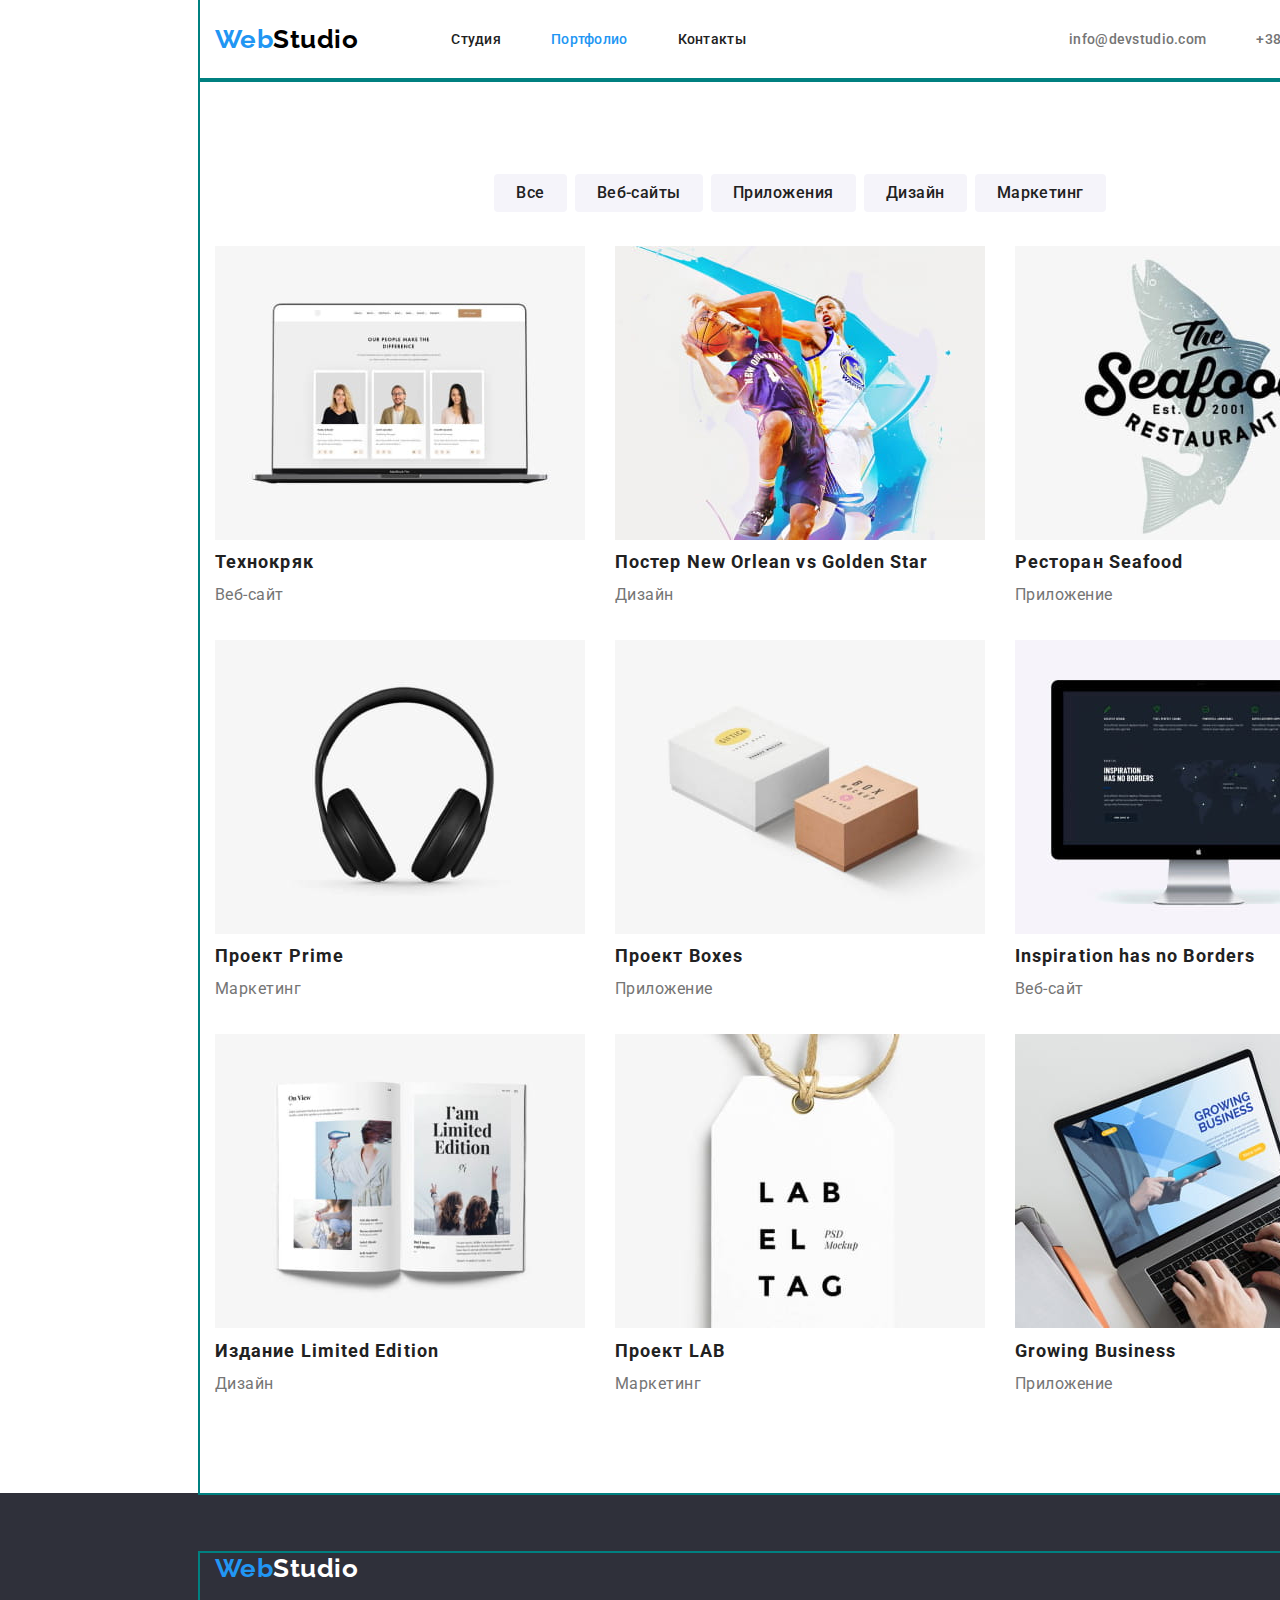
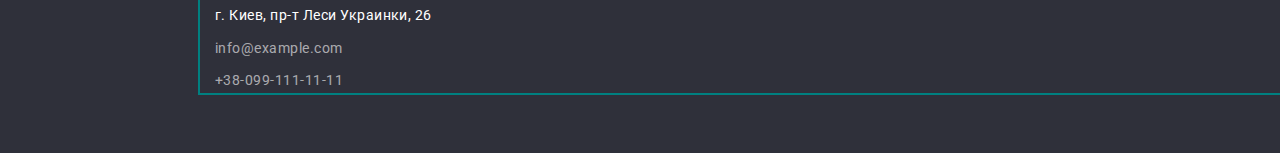
==== commit 3127929a: "позиционирование елементов" ====
--- a/portfolio.html
+++ b/portfolio.html
@@ -35,7 +35,7 @@
     <main>
 
       <section  class="work">
-          <div class="container">
+          <div class="container second">
             <h1 hidden>Наши работы</h1>
             
             <!--filter-->
@@ -59,63 +59,63 @@
             
             <!--list of works-->
             <ul class="items list">
-                <li>
+                <li class="items-desc">
                     <a href="" class="items-links"><img class="items-img" src="./images/img1.jpg"
                             alt="страница веб-сайта на экране ноутбука" width="370">
                         <h2 class="items-title">Технокряк</h2>
                         <p class="items-text">Веб-сайт</p>
                     </a>
                 </li>
-                <li>
+                <li class="items-desc">
                     <a href="" class="items-links"><img class="items-img" src="./images/img2.jpg"
                             alt="постер с баскетболистами в борьбе за мячь" width="370">
                         <h2 class="items-title">Постер New Orlean vs Golden Star</h2>
                         <p class="items-text">Дизайн</p>
                     </a>
                 </li>
-                <li>
+                <li class="items-desc">
                     <a href="" class="items-links"><img class="items-img" src="./images/img3.jpg" alt="логотип ресторана"
                             width="370">
                         <h2 class="items-title">Ресторан Seafood</h2>
                         <p class="items-text">Приложение</p>
                     </a>
                 </li>
-                <li>
+                <li class="items-desc">
                     <a href="" class="items-links"><img class="items-img" src="./images/img4.jpg" alt="наушники на белом фоне"
                             width="370">
                         <h2 class="items-title">Проект Prime</h2>
                         <p class="items-text">Маркетинг</p>
                     </a>
                 </li>
-                <li>
+                <li class="items-desc">
                     <a href="" class="items-links"><img class="items-img" src="./images/img5.jpg"
                             alt="две коробки, одна белая, вторая коричневая" width="370">
                         <h2 class="items-title">Проект Boxes</h2>
                         <p class="items-text">Приложение</p>
                     </a>
                 </li>
-                <li>
+                <li class="items-desc">
                     <a href="" class="items-links"><img class="items-img" src="./images/img6.jpg"
                             alt="монитор с открытой веб-станицей" width="370">
                         <h2 class="items-title">Inspiration has no Borders</h2>
                         <p class="items-text">Веб-сайт</p>
                     </a>
                 </li>
-                <li>
+                <li class="items-desc">
                     <a href="" class="items-links"><img class="items-img" src="./images/img7.jpg" alt="открытая книга на белом фоне"
                             width="370">
                         <h2 class="items-title">Издание Limited Edition</h2>
                         <p class="items-text">Дизайн</p>
                     </a>
                 </li>
-                <li>
+                <li class="items-desc">
                     <a href="" class="items-links"><img class="items-img" src="./images/img8.jpg" alt="белая лейба на верёвке"
                             width="370">
                         <h2 class="items-title">Проект LAB</h2>
                         <p class="items-text">Маркетинг</p>
                     </a>
                 </li>
-                <li>
+                <li class="items-desc">
                     <a href="" class="items-links"><img class="items-img" src="./images/img9.jpg"
                             alt="человек работающий за ноутбуком" width="370">
                         <h2 class="items-title">Growing Business</h2>
@@ -137,8 +137,8 @@
                             href="https://www.google.com/maps/place/%D0%B1%D1%83%D0%BB.+%D0%9B%D0%B5%D1%81%D0%B8+%D0%A3%D0%BA%D1%80%D0%B0%D0%B8%D0%BD%D0%BA%D0%B8,+26,+%D0%9A%D0%B8%D0%B5%D0%B2,+02000/@50.4265807,30.5361971,17z/data=!3m1!4b1!4m5!3m4!1s0x40d4cf0e033ecbe9:0x57a4dffefec77da0!8m2!3d50.4265807!4d30.5383858"
                             target="_blank">г.
                             Киев, пр-т Леси Украинки, 26</a></li>
-                    <li><a class="address-contact" href="mailto:info@example.com">info@example.com</a></li>
-                    <li><a class="address-contact" href="tel:+38-099-111-11-11">+38-099-111-11-11</a></li>
+                    <li class="address-desc"><a class="address-contact" href="mailto:info@example.com">info@example.com</a></li>
+                    <li class="address-desc"><a class="address-contact" href="tel:+38-099-111-11-11">+38-099-111-11-11</a></li>
                 </ul>
             </address>
         </div>
--- a/css/styles.css
+++ b/css/styles.css
@@ -20,6 +20,7 @@
   color: var(--primary-text-color);
   font-family: Roboto, sans-serif;
   letter-spacing: 0.03em;
+  width: 1600px;
 }
 
 .list {
@@ -150,17 +151,37 @@
 }
 
 /* section */
-
 .section-items {
   display: flex;
-  margin-top: 94px;
-  margin-right: 215px;
-  /* margin: 94px 215px; */
-}
-
-/* .section-desc {
-  justify-content: space-between;
-} */
+}
+
+/* Позиционирование преимуществ */
+.section-desc {
+  width: calc((100%-90px) / 4);
+}
+
+.section-desc:not(:last-child) {
+  margin-right: 30px;
+}
+
+.feature {
+  padding-top: 94px;
+}
+
+/* Позиционирование наших работ */
+
+.section-work {
+  width: calc((100%-60px) / 3);
+}
+
+.section-work:not(:last-child) {
+  margin-right: 30px;
+}
+
+.work-job {
+  padding-top: 94px;
+  padding-bottom: 85px;
+}
 
 .section-title {
   color: var(--title-text-color);
@@ -178,6 +199,20 @@
   font-weight: 500;
   font-size: 16px;
   line-height: 1.9;
+  text-align: center;
+  margin: 0;
+}
+
+.section-position {
+  font-size: 16px;
+  line-height: 1.9;
+  margin-bottom: 0;
+  text-align: center;
+  margin-top: 10px;
+}
+
+.box {
+  /* margin: 30px 0; */
 }
 
 .section-subtitle {
@@ -198,19 +233,19 @@
   margin-bottom: 0;
 }
 
-.section-position {
-  font-size: 16px;
-  line-height: 1.9;
-  margin-bottom: 0;
-}
-
 /* fotter and our team*/
 .bg-color {
   background-color: var(--bg-footer-color);
+  padding: 60px 0;
 }
 
 .bg-team {
   background-color: var(--grey-color);
+  padding: 94px 0;
+}
+
+.address {
+  margin-top: 20px;
 }
 
 .address-link {
@@ -219,6 +254,7 @@
   line-height: 1.7;
   text-decoration: none;
   font-style: normal;
+  margin-top: 20px;
 }
 
 .address-contact {
@@ -229,6 +265,10 @@
   font-style: normal;
 }
 
+.address-desc {
+  margin-top: 9px;
+}
+
 .address-link:hover,
 .address-link:focus {
   color: var(--special-text-color);
@@ -243,6 +283,32 @@
 
 /* portfolio text pages */
 
+/* флекс портфолио */
+
+.second {
+  padding-top: 94px;
+  padding-bottom: 94px;
+}
+
+.items {
+  display: flex;
+  flex-wrap: wrap;
+}
+
+.items-desc {
+  width: calc((100% - 60px) / 3);
+  margin-right: 30px;
+  margin-bottom: 30px;
+}
+
+.items-desc:nth-last-child(-n + 3) {
+  margin-bottom: 0;
+}
+
+.items-desc:nth-child(3n) {
+  margin-right: 0;
+}
+
 .items-links {
   text-decoration: none;
 }
@@ -251,7 +317,7 @@
   color: var(--primary-text-color);
   font-size: 16px;
   line-height: 1.88;
-  margin-bottom: 0;
+  margin: 0;
 }
 
 .items-title {
@@ -260,11 +326,13 @@
   font-size: 18px;
   line-height: 2;
   letter-spacing: 0.06em;
+  margin: 0;
 }
 
 .work-filter {
   display: flex;
   justify-content: center;
+  margin-bottom: 34px;
 }
 
 /* portfolio button  */
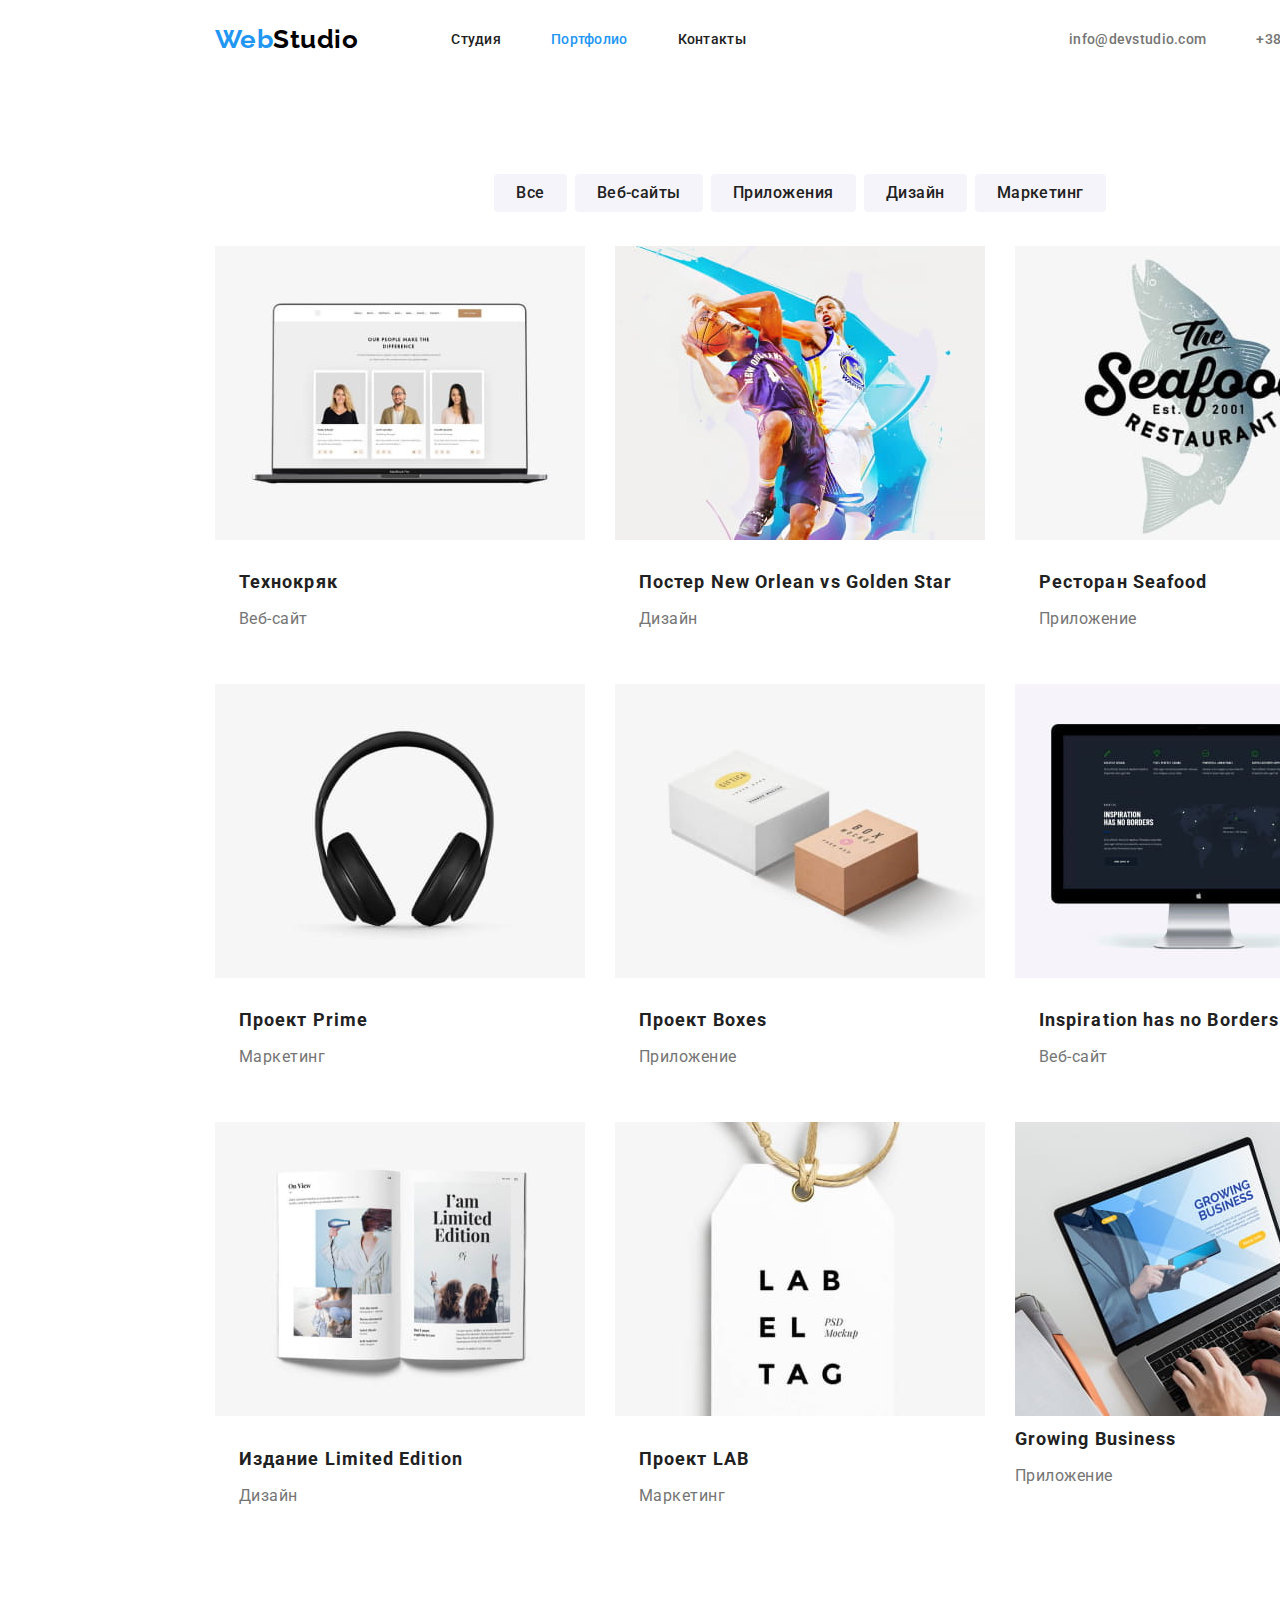
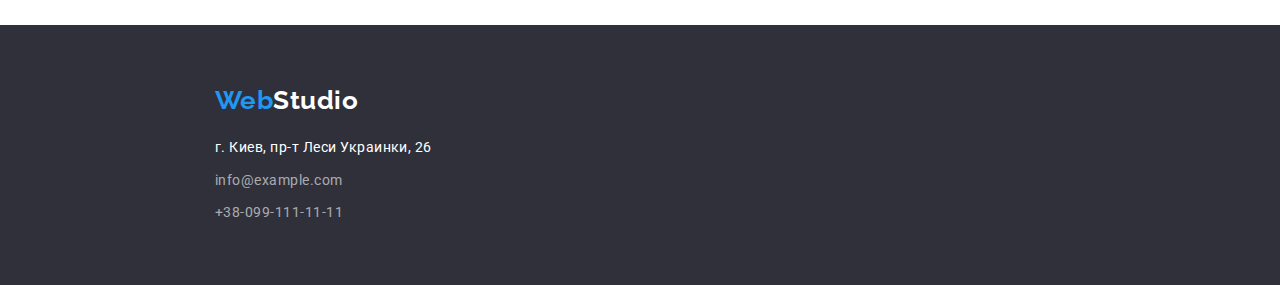
==== commit 7346b7ac: "Финальная обёртка" ====
--- a/portfolio.html
+++ b/portfolio.html
@@ -34,8 +34,8 @@
     <!--main-->
     <main>
 
-      <section  class="work">
-          <div class="container second">
+      <section  class="work second">
+          <div class="container">
             <h1 hidden>Наши работы</h1>
             
             <!--filter-->
@@ -62,57 +62,73 @@
                 <li class="items-desc">
                     <a href="" class="items-links"><img class="items-img" src="./images/img1.jpg"
                             alt="страница веб-сайта на экране ноутбука" width="370">
-                        <h2 class="items-title">Технокряк</h2>
-                        <p class="items-text">Веб-сайт</p>
+                        <div class="items-elements">
+                            <h2 class="items-title">Технокряк</h2>
+                            <p class="items-text">Веб-сайт</p>
+                        </div>
                     </a>
                 </li>
                 <li class="items-desc">
                     <a href="" class="items-links"><img class="items-img" src="./images/img2.jpg"
                             alt="постер с баскетболистами в борьбе за мячь" width="370">
-                        <h2 class="items-title">Постер New Orlean vs Golden Star</h2>
-                        <p class="items-text">Дизайн</p>
+                        <div class="items-elements">
+                            <h2 class="items-title">Постер New Orlean vs Golden Star</h2>
+                            <p class="items-text">Дизайн</p>
+                   </div>
                     </a>
                 </li>
                 <li class="items-desc">
                     <a href="" class="items-links"><img class="items-img" src="./images/img3.jpg" alt="логотип ресторана"
                             width="370">
-                        <h2 class="items-title">Ресторан Seafood</h2>
+                        <div class="items-elements">
+                            <h2 class="items-title">Ресторан Seafood</h2>
                         <p class="items-text">Приложение</p>
+                        </div>
                     </a>
                 </li>
                 <li class="items-desc">
                     <a href="" class="items-links"><img class="items-img" src="./images/img4.jpg" alt="наушники на белом фоне"
                             width="370">
-                        <h2 class="items-title">Проект Prime</h2>
+                        <div class="items-elements">
+                            <h2 class="items-title">Проект Prime</h2>
                         <p class="items-text">Маркетинг</p>
+                        </div>
                     </a>
                 </li>
                 <li class="items-desc">
                     <a href="" class="items-links"><img class="items-img" src="./images/img5.jpg"
                             alt="две коробки, одна белая, вторая коричневая" width="370">
-                        <h2 class="items-title">Проект Boxes</h2>
+                        <div class="items-elements">
+                            <h2 class="items-title">Проект Boxes</h2>
                         <p class="items-text">Приложение</p>
+                        </div>
                     </a>
                 </li>
                 <li class="items-desc">
                     <a href="" class="items-links"><img class="items-img" src="./images/img6.jpg"
                             alt="монитор с открытой веб-станицей" width="370">
-                        <h2 class="items-title">Inspiration has no Borders</h2>
+                        <div class="items-elements">
+                            <h2 class="items-title">Inspiration has no Borders</h2>
                         <p class="items-text">Веб-сайт</p>
+                        </div>
                     </a>
                 </li>
                 <li class="items-desc">
                     <a href="" class="items-links"><img class="items-img" src="./images/img7.jpg" alt="открытая книга на белом фоне"
                             width="370">
-                        <h2 class="items-title">Издание Limited Edition</h2>
+                        <div class="items-elements">
+                            <h2 class="items-title">Издание Limited Edition</h2>
                         <p class="items-text">Дизайн</p>
+                        </div>
                     </a>
                 </li>
                 <li class="items-desc">
                     <a href="" class="items-links"><img class="items-img" src="./images/img8.jpg" alt="белая лейба на верёвке"
                             width="370">
-                        <h2 class="items-title">Проект LAB</h2>
+                        <div class="items-elements">
+                            <h2 class="items-title">Проект LAB</h2>
                         <p class="items-text">Маркетинг</p>
+                        </div>
                     </a>
                 </li>
                 <li class="items-desc">
--- a/css/styles.css
+++ b/css/styles.css
@@ -34,7 +34,6 @@
   margin: 0 auto;
   padding-left: 15px;
   padding-right: 15px;
-  outline: 2px solid teal;
 }
 
 /* Логотип */
@@ -156,6 +155,11 @@
 }
 
 /* Позиционирование преимуществ */
+
+.section-link {
+  display: block;
+}
+
 .section-desc {
   width: calc((100%-90px) / 4);
 }
@@ -212,7 +216,7 @@
 }
 
 .box {
-  /* margin: 30px 0; */
+  padding: 30px 0;
 }
 
 .section-subtitle {
@@ -313,11 +317,16 @@
   text-decoration: none;
 }
 
+.items-elements {
+  padding: 20px 24px;
+}
+
 .items-text {
   color: var(--primary-text-color);
   font-size: 16px;
   line-height: 1.88;
-  margin: 0;
+  margin-top: 4px;
+  margin-bottom: 0;
 }
 
 .items-title {
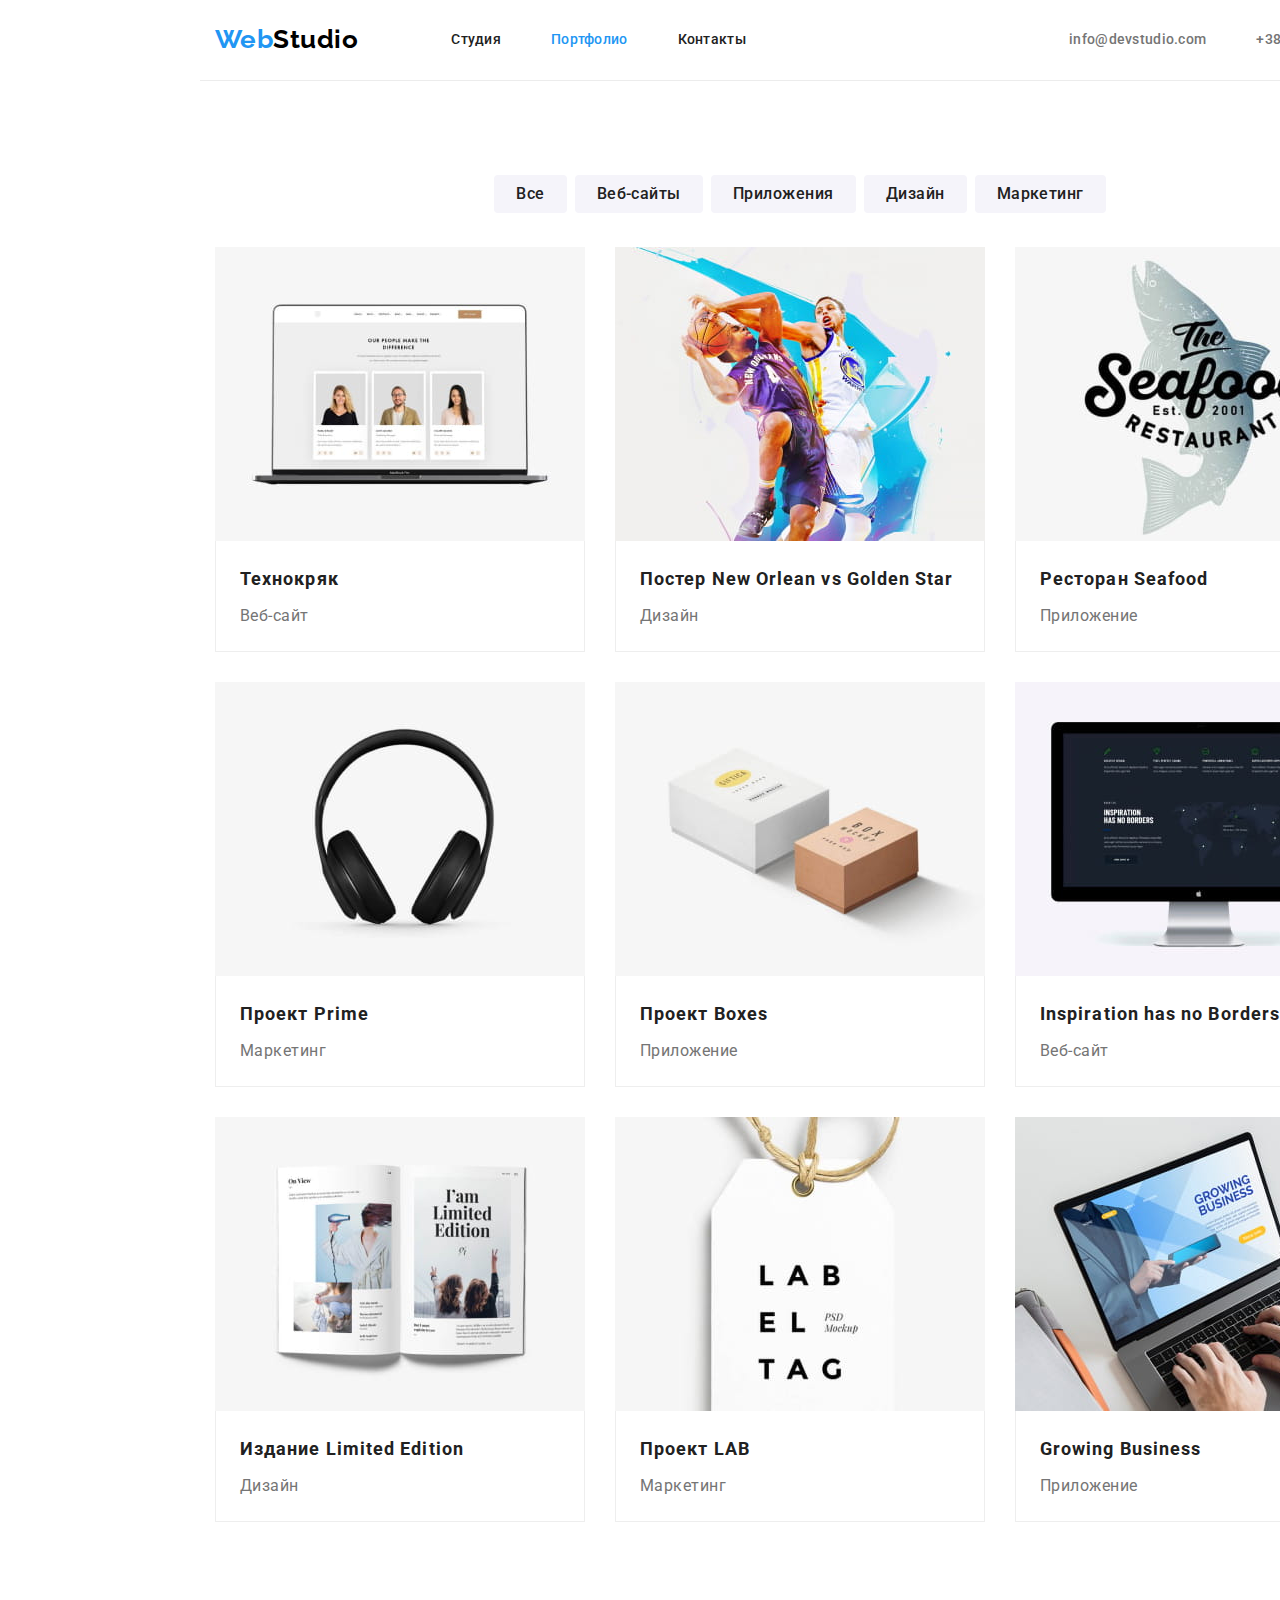
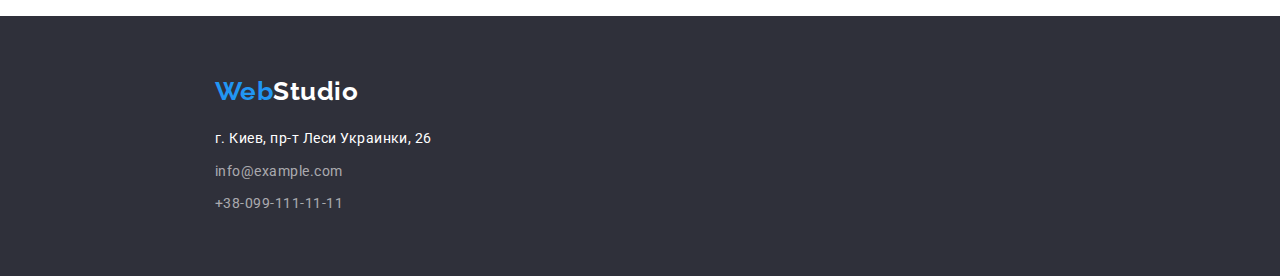
==== commit 525ead53: "line decoration" ====
--- a/portfolio.html
+++ b/portfolio.html
@@ -13,7 +13,7 @@
 <body>
     <!--site header-->
     <header>
-        <div class="container">
+        <div class="container line">
             <nav class="nav">
                 <!--navigation to other pages-->
                 <a href="./index.html" class="logo" lang="en"><span>Web</span>Studio</a>
@@ -134,8 +134,10 @@
                 <li class="items-desc">
                     <a href="" class="items-links"><img class="items-img" src="./images/img9.jpg"
                             alt="человек работающий за ноутбуком" width="370">
-                        <h2 class="items-title">Growing Business</h2>
-                        <p class="items-text">Приложение</p>
+                        <div class="items-elements">
+                            <h2 class="items-title">Growing Business</h2>
+                            <p class="items-text">Приложение</p>
+                        </div>
                     </a>
                 </li>
             </ul>
--- a/css/styles.css
+++ b/css/styles.css
@@ -36,6 +36,10 @@
   padding-right: 15px;
 }
 
+.line {
+  border-bottom: 1px solid #ececec;
+}
+
 /* Логотип */
 .logo {
   color: var(--logo-color);
@@ -299,6 +303,14 @@
   flex-wrap: wrap;
 }
 
+.items-links {
+  text-decoration: none;
+}
+
+.items-img {
+  display: block;
+}
+
 .items-desc {
   width: calc((100% - 60px) / 3);
   margin-right: 30px;
@@ -313,12 +325,11 @@
   margin-right: 0;
 }
 
-.items-links {
-  text-decoration: none;
-}
-
 .items-elements {
   padding: 20px 24px;
+  border-bottom: 1px solid #eeeeee;
+  border-left: 1px solid #eeeeee;
+  border-right: 1px solid #eeeeee;
 }
 
 .items-text {
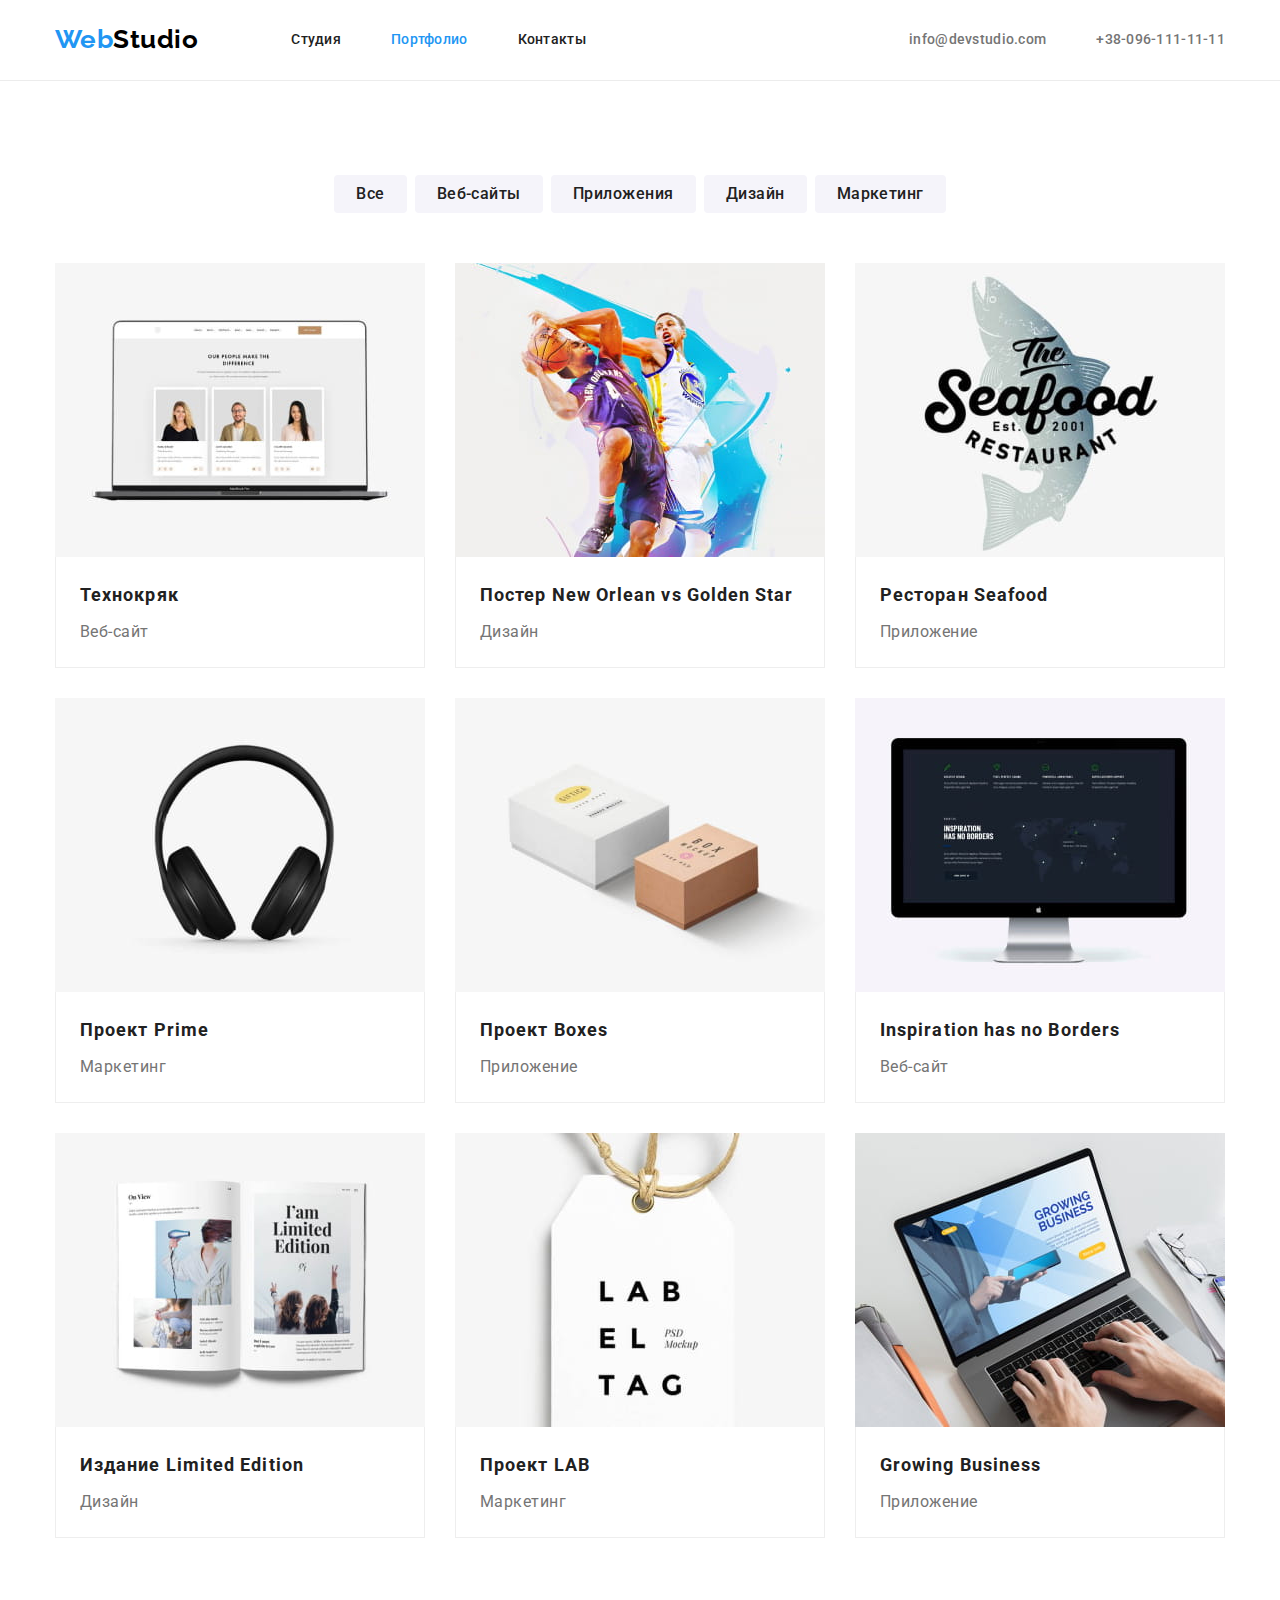
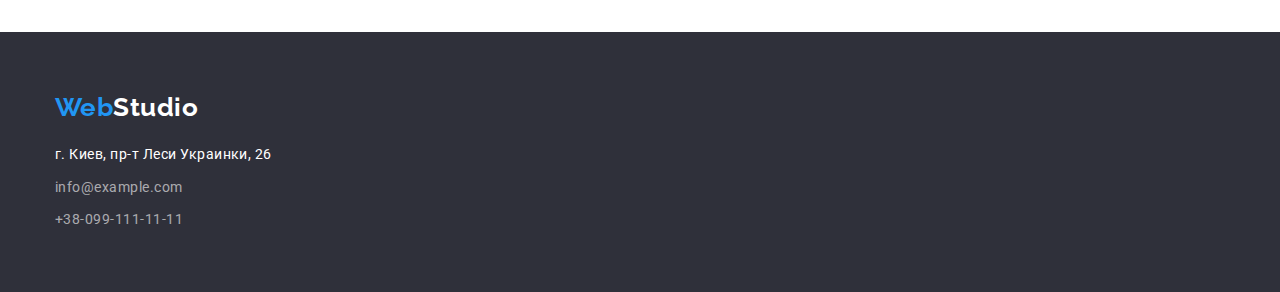
==== commit 1436d788: "Корректировки замечаний" ====
--- a/portfolio.html
+++ b/portfolio.html
@@ -12,8 +12,8 @@
 
 <body>
     <!--site header-->
-    <header>
-        <div class="container line">
+    <header class="header line">
+        <div class="container">
             <nav class="nav">
                 <!--navigation to other pages-->
                 <a href="./index.html" class="logo" lang="en"><span>Web</span>Studio</a>
@@ -22,12 +22,12 @@
                     <li class="nav-item"><a href="./portfolio.html" class="nav-link current">Портфолио</a></li>
                     <li class="nav-item"><a href="" class="nav-link">Контакты</a></li>
                 </ul>
+            </nav>
             <!--con-acts-->
             <ul class="contacts list">
                 <li class="contacts-item"><a href="mailto:info@devstudio.com" class="contacts-list">info@devstudio.com</a></li>
                 <li class="contacts-item"><a href="tel:+38-096-111-11-11" class="contacts-list">+38-096-111-11-11</a></li>
             </ul>
-            </nav>
         </div>
     </header>
 
--- a/css/styles.css
+++ b/css/styles.css
@@ -20,7 +20,6 @@
   color: var(--primary-text-color);
   font-family: Roboto, sans-serif;
   letter-spacing: 0.03em;
-  width: 1600px;
 }
 
 .list {
@@ -59,6 +58,10 @@
 
 /* навигация */
 
+.header .container {
+  display: flex;
+}
+
 .nav {
   display: flex;
   align-items: center;
@@ -102,6 +105,7 @@
 
 .contacts-list {
   display: block;
+  margin-left: auto;
   padding-top: 32px;
   padding-bottom: 32px;
   display: flex;
@@ -126,8 +130,15 @@
 }
 
 /* Герой  */
+
+.color-hero {
+  background-color: var(--bg-footer-color);
+  padding: 200px 0;
+}
+
 .hero-title {
-  margin-top: 0;
+  width: 696px;
+  margin: auto;
   margin-bottom: 30px;
   color: var(--bg-color);
   font-weight: 900;
@@ -186,6 +197,10 @@
   margin-right: 30px;
 }
 
+.section-img {
+  display: block;
+}
+
 .work-job {
   padding-top: 94px;
   padding-bottom: 85px;
@@ -221,6 +236,8 @@
 
 .box {
   padding: 30px 0;
+  box-shadow: 0px 1px 3px rgba(0, 0, 0, 0.12), 0px 1px 1px rgba(0, 0, 0, 0.14),
+    0px 2px 1px rgba(0, 0, 0, 0.2);
 }
 
 .section-subtitle {
@@ -242,14 +259,40 @@
 }
 
 /* fotter and our team*/
+
+.visually-hidden {
+  position: absolute;
+  width: 1px;
+  height: 1px;
+  margin: -1px;
+  border: 0;
+  padding: 0;
+
+  white-space: nowrap;
+  clip-path: inset(100%);
+  clip: rect(0 0 0 0);
+  overflow: hidden;
+}
+
+.bg-team {
+  background-color: var(--grey-color);
+  padding: 94px 0;
+}
+
+/* Оформление Футера */
+
 .bg-color {
   background-color: var(--bg-footer-color);
   padding: 60px 0;
 }
 
-.bg-team {
-  background-color: var(--grey-color);
-  padding: 94px 0;
+.logo-footer {
+  color: var(--bg-color);
+  font-family: Raleway, sans-serif;
+  font-weight: 700;
+  font-size: 26px;
+  line-height: 1.19;
+  text-decoration: none;
 }
 
 .address {
@@ -288,8 +331,6 @@
 }
 
 /* Стили для portfolio.html */
-
-/* portfolio text pages */
 
 /* флекс портфолио */
 
@@ -352,7 +393,7 @@
 .work-filter {
   display: flex;
   justify-content: center;
-  margin-bottom: 34px;
+  margin-bottom: 50px;
 }
 
 /* portfolio button  */
@@ -381,11 +422,3 @@
 }
 
 /* portfolio logo */
-.logo-footer {
-  color: var(--bg-color);
-  font-family: Raleway, sans-serif;
-  font-weight: 700;
-  font-size: 26px;
-  line-height: 1.19;
-  text-decoration: none;
-}
